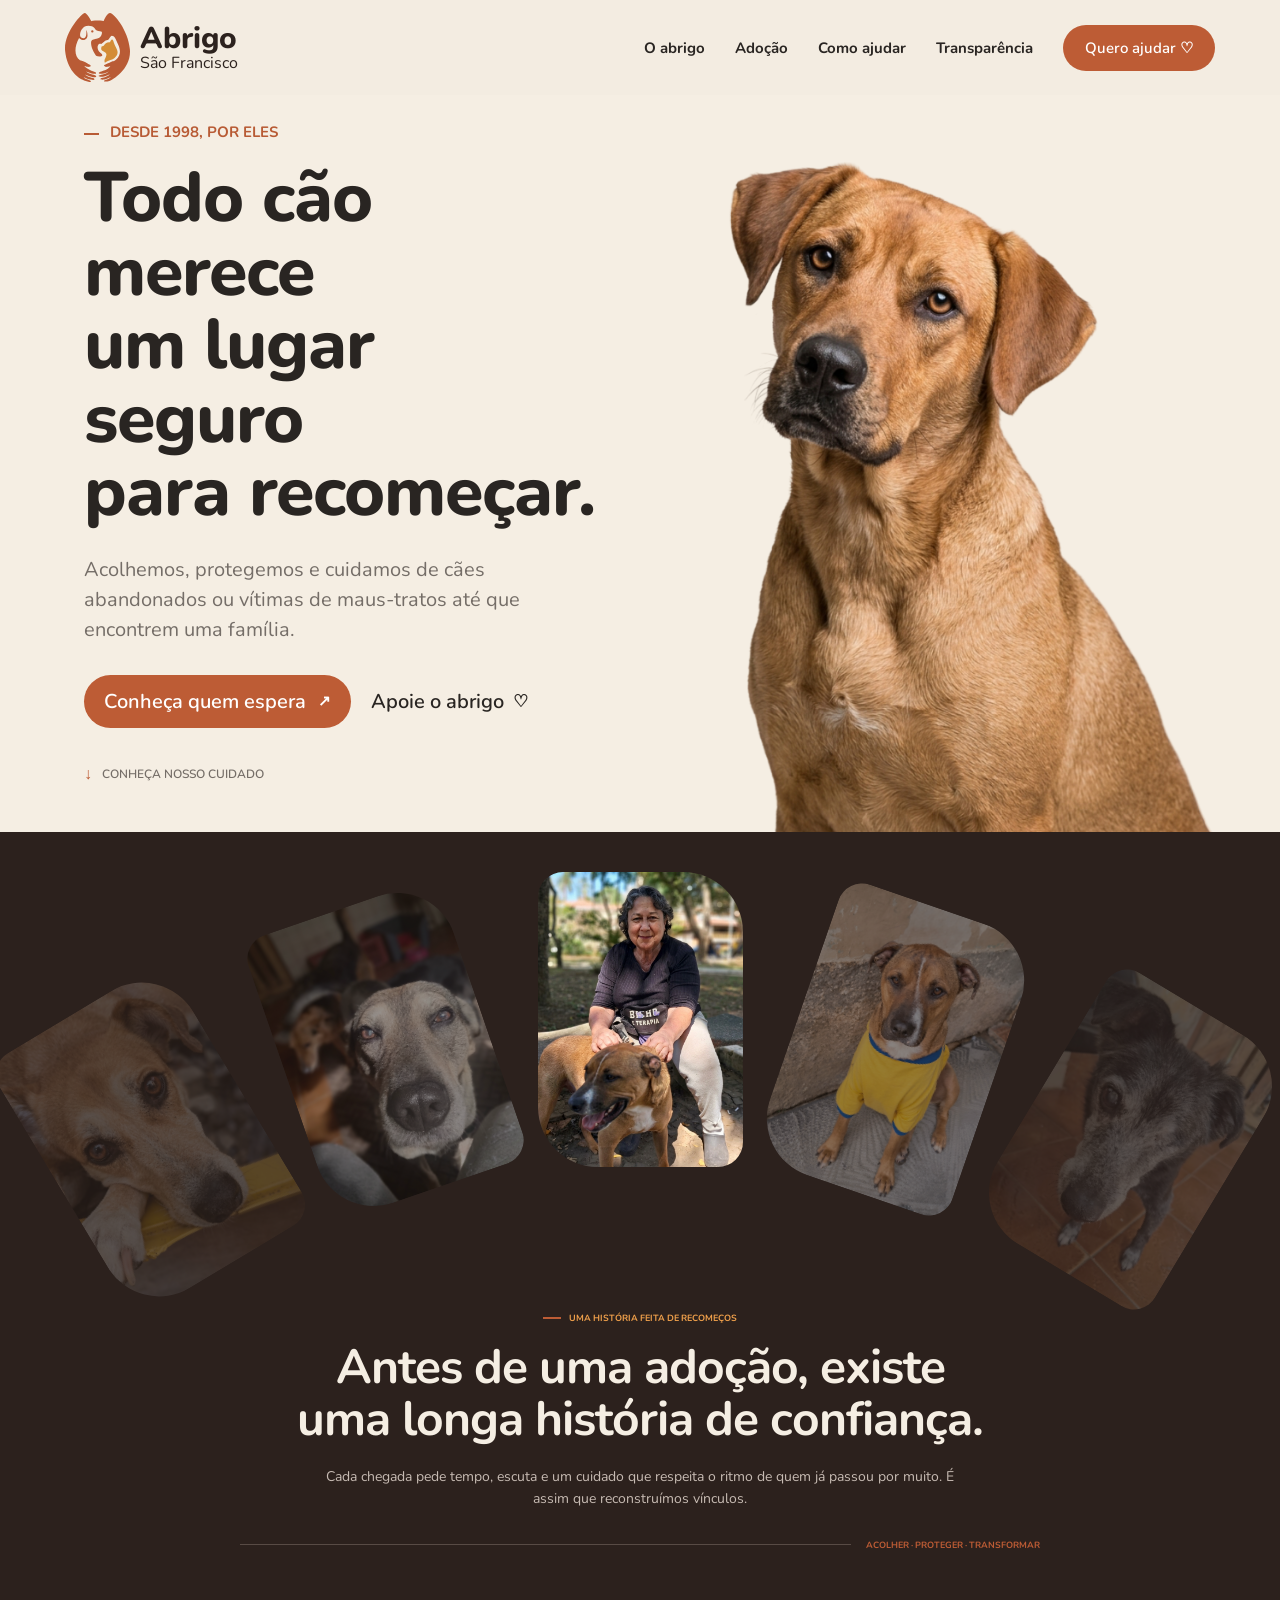
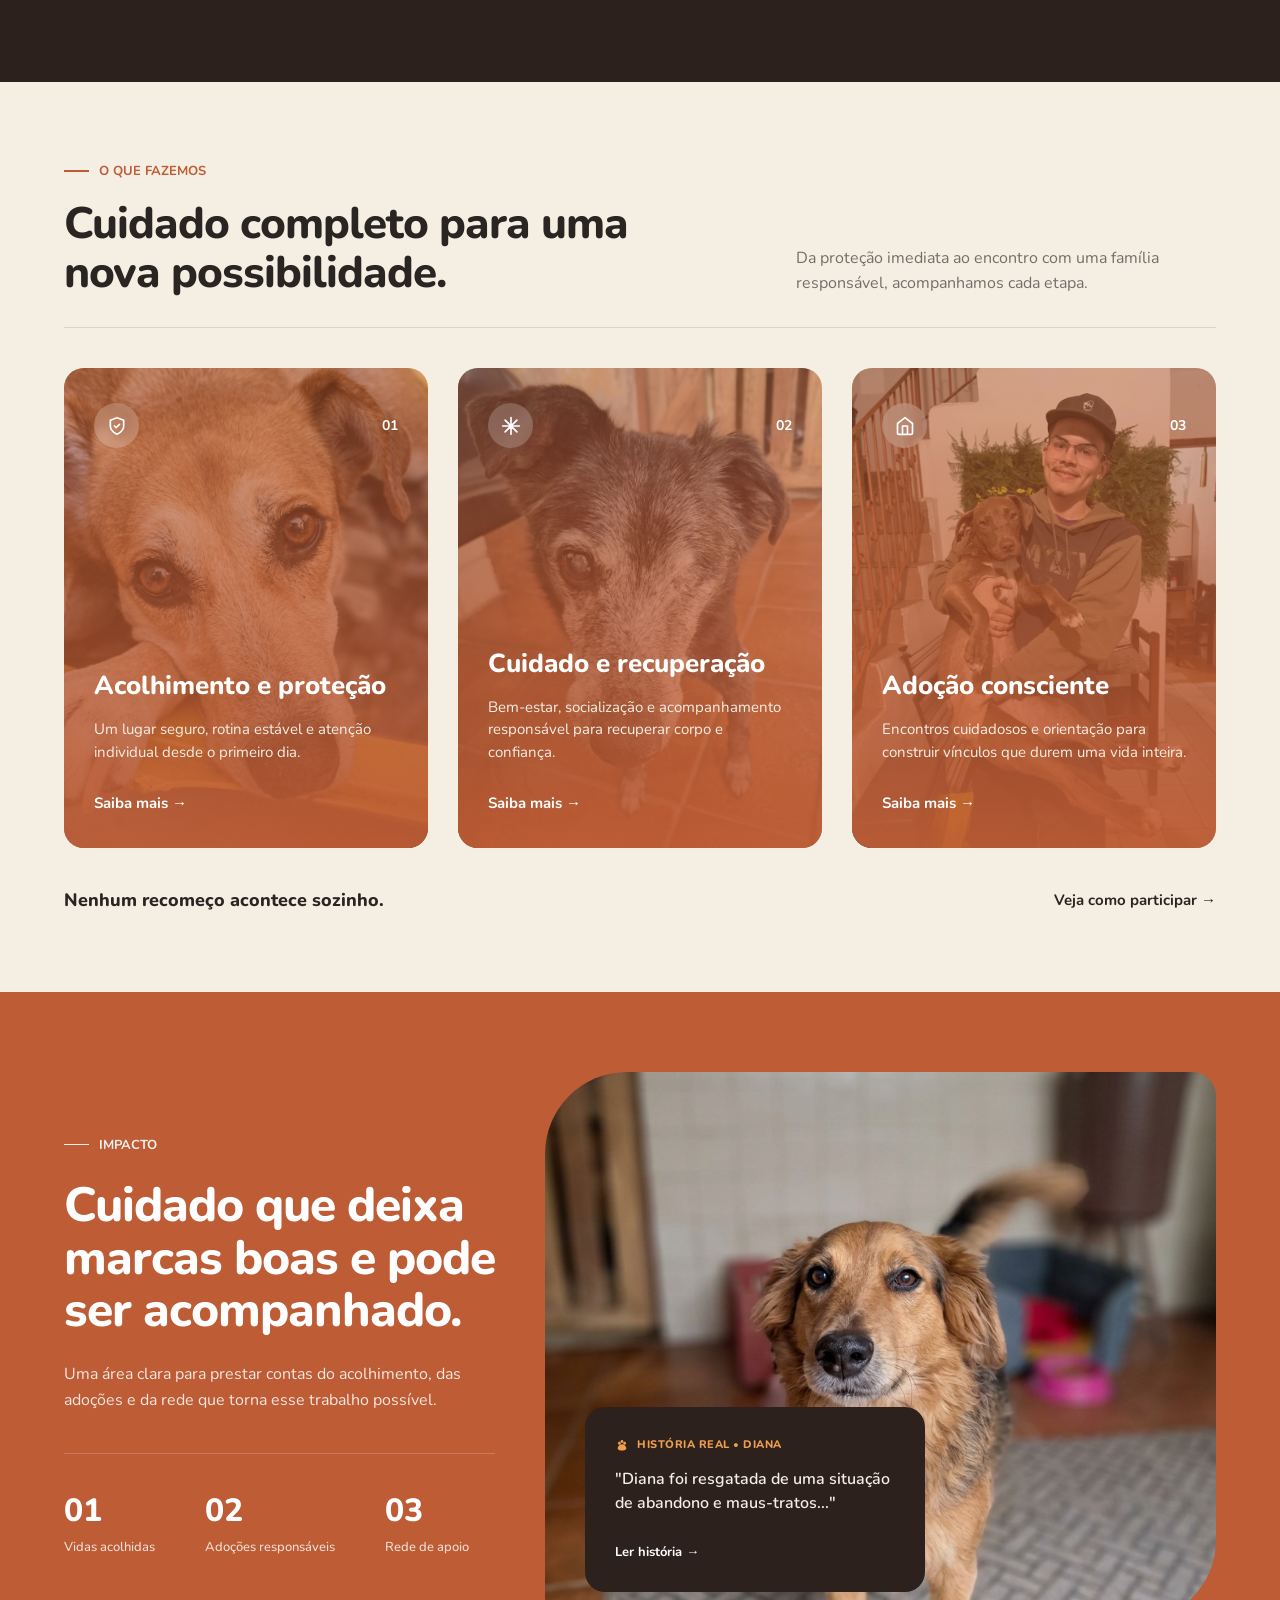
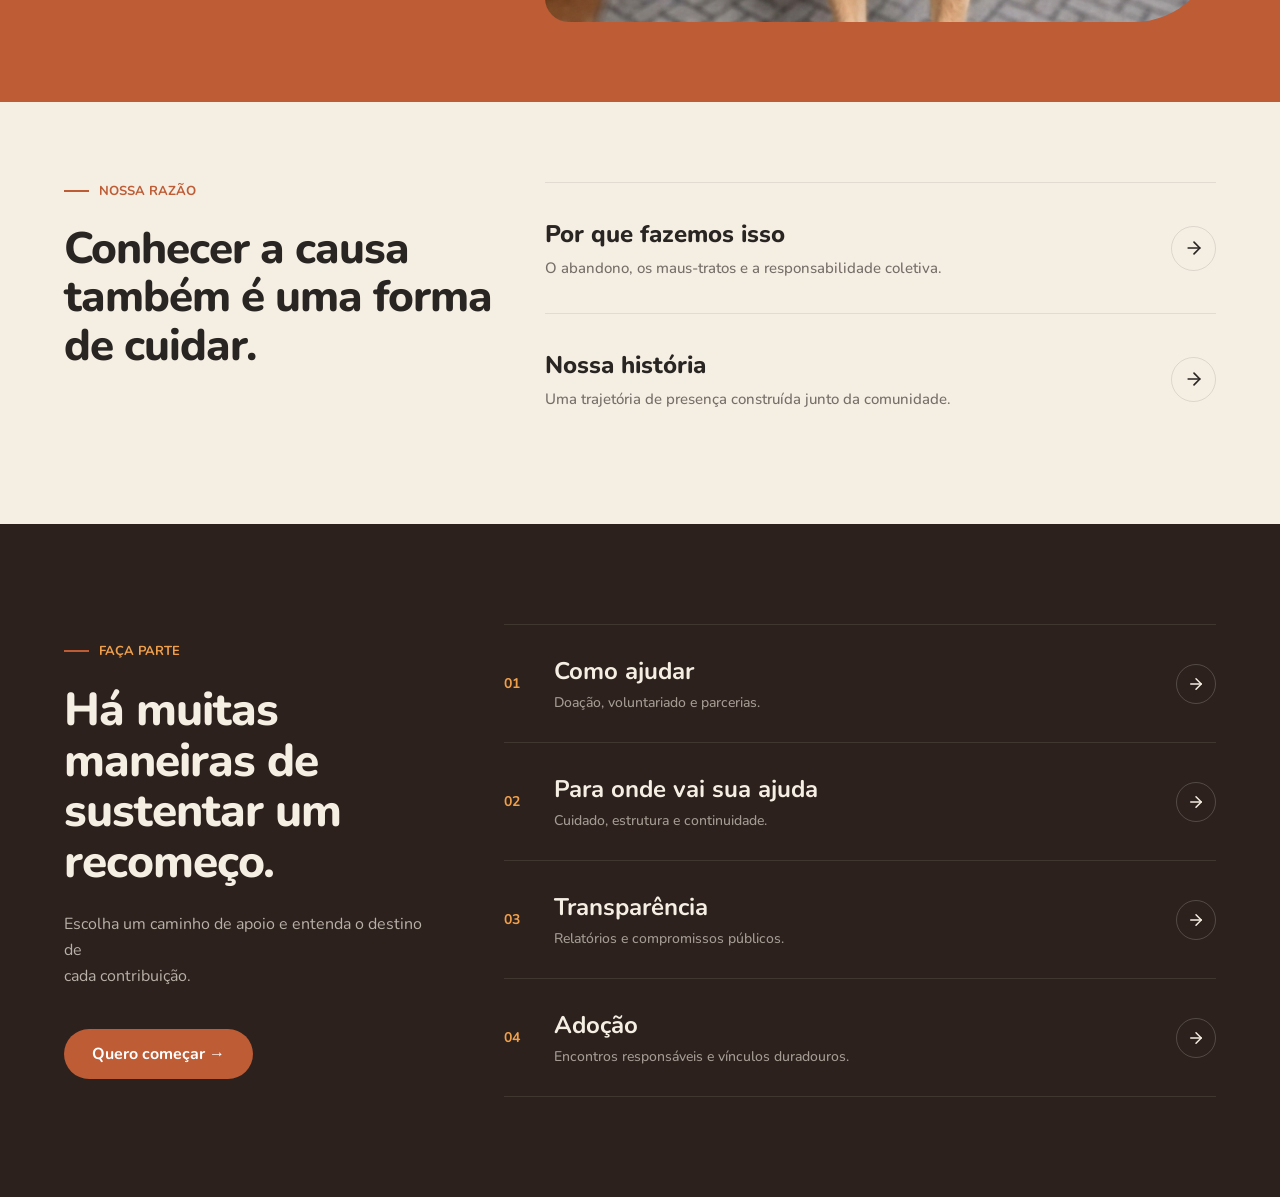
==== index.html @ 3c7449e5 "commit inicial projeto ong" ====
<!DOCTYPE html>
<html lang="pt-BR">

<head>
    <meta charset="UTF-8">
    <meta name="viewport" content="width=device-width, initial-scale=1.0">

    <link rel="stylesheet" href="style.css">

    <title>Abrigo São Francisco</title>

</head>

<body>

    <!-- NAVBAR -->

    <header class="nav-bar">

        <div class="logo-container">
            <img src="imagens/logotipo_abrogoSF.svg" class="logotipo" alt="Logo do Abrigo São Francisco">

            <p class="escritalogo">
                <strong>Abrigo</strong>
                <span>São Francisco</span>
            </p>
        </div>

        <nav class="navegacao">
            <ul class="abas-nav">
                <li><a href="#section-abrigo">O abrigo</a></li>
                <li><a href="#section-adocao">Adoção</a></li>
                <li><a href="#section-comoajudar">Como ajudar</a></li>
                <li><a href="#section-transparencia">Transparência</a></li>
                <li><a href="#section-ajudar" class="ajudar-button">Quero ajudar ♡</a></li>
            </ul>
        </nav>

    </header>

    <main>

        <!-- HERO -->

        <section class="secao-inicio" id="secao-inicio">

            <div class="cont-inicio">

                <p class="subtitulo-inicio">
                    <span></span>
                    DESDE 1998, POR ELES
                </p>

                <h1>
                    Todo cão merece<br>
                    um lugar seguro<br>
                    para recomeçar.
                </h1>

                <p class="desc-inicio">
                    Acolhemos, protegemos e cuidamos de cães
                    abandonados ou vítimas de maus-tratos até
                    que encontrem uma família.
                </p>

                <div class="botoes-inicio">

                    <a href="" class="quem-espera">
                        Conheça quem espera
                        <span>↗</span>
                    </a>

                    <a href="" class="apoie-abrigo">
                        Apoie o abrigo
                        <span>♡</span>
                    </a>

                </div>
                <a href="#secao-abrigo" class="explorar-cuidado">
                    <span>↓</span>
                    CONHEÇA NOSSO CUIDADO
                </a>
            </div>


            <div class="img-scooby">
                <img src="imagens/dog_hero.png" alt="Cachorro Scooby">
            </div>

        </section>

        <!-- SEÇÃO O ABRIGO -->
        <section class="secao-abrigo" id="secao-abrigo">

            <div class="fotos-abrigo">

                <img src="imagens/foto 1 secao apoio.jpeg" class="foto-abrigo foto-1" alt="Cachorro acolhido pelo abrigo">

                <img src="imagens/foto 2 secao apoio.jpeg" class="foto-abrigo foto-2" alt="Cachorro acolhido pelo abrigo">

                <img src="imagens/foto 3 secao apoio.jpeg" class="foto-abrigo foto-3" alt="Cachorro acolhido pelo abrigo">

                <img src="imagens/foto 4 secao apoio.jpeg" class="foto-abrigo foto-4" alt="Cachorro acolhido pelo abrigo">

                <img src="imagens/foto 5 secao apoio.jpeg" class="foto-abrigo foto-5" alt="Cachorro acolhido pelo abrigo">

            </div>

            <div class="conteudo-abrigo">

                <p class="subtitulo-abrigo">
                    <span></span>
                    UMA HISTÓRIA FEITA DE RECOMEÇOS
                </p>

                <h2>
                    Antes de uma adoção, existe<br>
                    uma longa história de confiança.
                </h2>

                <p class="desc-abrigo">
                    Cada chegada pede tempo, escuta e um cuidado que respeita
                    o ritmo de quem já passou por muito. É assim que
                    reconstruímos vínculos.
                </p>

                <div class="frase-abrigo">
                    <span></span>
                    <p>ACOLHER · PROTEGER · TRANSFORMAR</p>
                </div>

            </div>

        </section>

        <section class="secao-fazemos">
    
    <div class="header-fazemos">
        <div class="titulos-fazemos">
            <div class="subtitulo-fazemos">
                <span></span> O QUE FAZEMOS
            </div>
            <h2>Cuidado completo para uma nova possibilidade.</h2>
        </div>
        <div class="desc-fazemos">
            <p>Da proteção imediata ao encontro com uma família responsável, acompanhamos cada etapa.</p>
        </div>
    </div>

    <div class="grid-cards-fazemos">
        <!-- CARD 01 -->
        <div class="card-fazemos bg-card-1">
            <div class="conteudo-card">
                <div class="topo-card">
                    <div class="icone-card">
                        <svg width="20" height="20" viewBox="0 0 24 24" fill="none" stroke="#ffffff" stroke-width="2" stroke-linecap="round" stroke-linejoin="round"><path d="M12 22s8-4 8-10V5l-8-3-8 3v7c0 6 8 10 8 10z"/><path d="M9 12l2 2 4-4"/></svg>
                    </div>
                    <span class="numero-card">01</span>
                </div>
                <div class="base-card">
                    <h3>Acolhimento e proteção</h3>
                    <p>Um lugar seguro, rotina estável e atenção individual desde o primeiro dia.</p>
                    <a href="#" class="link-card">Saiba mais &rarr;</a>
                </div>
            </div>
        </div>

        <!-- CARD 02 -->
        <div class="card-fazemos bg-card-2">
            <div class="conteudo-card">
                <div class="topo-card">
                    <div class="icone-card">
                        <svg width="20" height="20" viewBox="0 0 24 24" fill="none" stroke="#ffffff" stroke-width="2" stroke-linecap="round" stroke-linejoin="round"><path d="M12 2v20M2 12h20M4.93 4.93l14.14 14.14M4.93 19.07l14.14-14.14"/></svg>
                    </div>
                    <span class="numero-card">02</span>
                </div>
                <div class="base-card">
                    <h3>Cuidado e recuperação</h3>
                    <p>Bem-estar, socialização e acompanhamento responsável para recuperar corpo e confiança.</p>
                    <a href="#" class="link-card">Saiba mais &rarr;</a>
                </div>
            </div>
        </div>

        <!-- CARD 03 -->
        <div class="card-fazemos bg-card-3">
            <div class="conteudo-card">
                <div class="topo-card">
                    <div class="icone-card">
                        <svg width="20" height="20" viewBox="0 0 24 24" fill="none" stroke="#ffffff" stroke-width="2" stroke-linecap="round" stroke-linejoin="round"><path d="M3 9l9-7 9 7v11a2 2 0 0 1-2 2H5a2 2 0 0 1-2-2z"/><polyline points="9 22 9 12 15 12 15 22"/></svg>
                    </div>
                    <span class="numero-card">03</span>
                </div>
                <div class="base-card">
                    <h3>Adoção consciente</h3>
                    <p>Encontros cuidadosos e orientação para construir vínculos que durem uma vida inteira.</p>
                    <a href="#" class="link-card">Saiba mais &rarr;</a>
                </div>
            </div>
        </div>
    </div>

    <div class="rodape-fazemos">
        <p>Nenhum recomeço acontece sozinho.</p>
        <a href="#" class="link-rodape-fazemos">Veja como participar &rarr;</a>
    </div>

</section>

<section class="secao-impacto">
    
    <!-- Lado Esquerdo - Textos e Status -->
    <div class="cont-impacto-esq">
        <div class="subtitulo-impacto">
            <span></span> IMPACTO
        </div>
        
        <h2>Cuidado que deixa marcas boas e pode ser acompanhado.</h2>
        
        <p>Uma área clara para prestar contas do acolhimento, das adoções e da rede que torna esse trabalho possível.</p>
        
        <div class="linha-divisoria-impacto"></div>
        
        <div class="stats-impacto">
            <div class="stat-item">
                <h3>01</h3>
                <p>Vidas acolhidas</p>
            </div>
            <div class="stat-item">
                <h3>02</h3>
                <p>Adoções responsáveis</p>
            </div>
            <div class="stat-item">
                <h3>03</h3>
                <p>Rede de apoio</p>
            </div>
        </div>
    </div>

    <!-- Lado Direito - Imagem e Card -->
    <div class="cont-impacto-dir">
        <!-- Substitua o URL pela imagem real da Diana -->
        <div class="imagem-impacto-bg" style="background-image: url('imagens/foto\ diana.jpeg');">
            
            <div class="card-historia">
                <div class="tag-historia">
                    <!-- Ícone de patinha -->
                    <svg width="14" height="14" viewBox="0 0 24 24" fill="currentColor"><path d="M12 8.5c-1.38 0-2.5-1.12-2.5-2.5S10.62 3.5 12 3.5s2.5 1.12 2.5 2.5S13.38 8.5 12 8.5zM7.5 11.5c-1.38 0-2.5-1.12-2.5-2.5S6.12 6.5 7.5 6.5s2.5 1.12 2.5 2.5S8.88 11.5 7.5 11.5zM16.5 11.5c-1.38 0-2.5-1.12-2.5-2.5S15.12 6.5 16.5 6.5s2.5 1.12 2.5 2.5S17.88 11.5 16.5 11.5zM12 10.5c-3.5 0-6.5 2.5-7.5 6.5 0 2.5 2.5 4.5 5 4.5h5c2.5 0 5-2 5-4.5-1-4-4-6.5-7.5-6.5z"/></svg>
                    HISTÓRIA REAL &bull; DIANA
                </div>
                <p>"Diana foi resgatada de uma situação de abandono e maus-tratos..."</p>
                <a href="#" class="link-historia">Ler história &rarr;</a>
            </div>
            
        </div>
    </div>

</section>

<section class="secao-razao">
    
    <!-- Lado Esquerdo - Título -->
    <div class="cont-razao-esq">
        <div class="subtitulo-razao">
            <span></span> NOSSA RAZÃO
        </div>
        
        <h2>Conhecer a causa <br>também é uma forma <br> de cuidar.</h2>
    </div>

    <!-- Lado Direito - Links em Lista -->
    <div class="cont-razao-dir">
        
        <!-- Item 1 -->
        <a href="#" class="item-razao">
            <div class="textos-item-razao">
                <h3>Por que fazemos isso</h3>
                <p>O abandono, os maus-tratos e a responsabilidade coletiva.</p>
            </div>
            <div class="icone-seta-razao">
                <svg width="20" height="20" viewBox="0 0 24 24" fill="none" stroke="currentColor" stroke-width="2" stroke-linecap="round" stroke-linejoin="round"><line x1="5" y1="12" x2="19" y2="12"></line><polyline points="12 5 19 12 12 19"></polyline></svg>
            </div>
        </a>

        <!-- Item 2 -->
        <a href="#" class="item-razao">
            <div class="textos-item-razao">
                <h3>Nossa história</h3>
                <p>Uma trajetória de presença construída junto da comunidade.</p>
            </div>
            <div class="icone-seta-razao">
                <svg width="20" height="20" viewBox="0 0 24 24" fill="none" stroke="currentColor" stroke-width="2" stroke-linecap="round" stroke-linejoin="round"><line x1="5" y1="12" x2="19" y2="12"></line><polyline points="12 5 19 12 12 19"></polyline></svg>
            </div>
        </a>
        
    </div>

</section>

<section class="secao-faca-parte">
    
    <!-- Lado Esquerdo - Textos e Botão -->
    <div class="cont-parte-esq">
        <div class="subtitulo-parte">
            <span></span> FAÇA PARTE
        </div>
        
        <h2>Há muitas <br>maneiras de <br>sustentar um <br>recomeço.</h2>
        
        <p>Escolha um caminho de apoio e entenda o destino de <br>cada contribuição.</p>
        
        <a href="#" class="btn-comecar">Quero começar &rarr;</a>
    </div>

    <!-- Lado Direito - Lista de Opções -->
    <div class="cont-parte-dir">
        
        <!-- Item 01 -->
        <a href="#" class="item-parte">
            <span class="num-parte">01</span>
            <div class="textos-item-parte">
                <h3>Como ajudar</h3>
                <p>Doação, voluntariado e parcerias.</p>
            </div>
            <div class="icone-seta-parte">
                <svg width="18" height="18" viewBox="0 0 24 24" fill="none" stroke="currentColor" stroke-width="2" stroke-linecap="round" stroke-linejoin="round"><line x1="5" y1="12" x2="19" y2="12"></line><polyline points="12 5 19 12 12 19"></polyline></svg>
            </div>
        </a>

        <!-- Item 02 -->
        <a href="#" class="item-parte">
            <span class="num-parte">02</span>
            <div class="textos-item-parte">
                <h3>Para onde vai sua ajuda</h3>
                <p>Cuidado, estrutura e continuidade.</p>
            </div>
            <div class="icone-seta-parte">
                <svg width="18" height="18" viewBox="0 0 24 24" fill="none" stroke="currentColor" stroke-width="2" stroke-linecap="round" stroke-linejoin="round"><line x1="5" y1="12" x2="19" y2="12"></line><polyline points="12 5 19 12 12 19"></polyline></svg>
            </div>
        </a>

        <!-- Item 03 -->
        <a href="#" class="item-parte">
            <span class="num-parte">03</span>
            <div class="textos-item-parte">
                <h3>Transparência</h3>
                <p>Relatórios e compromissos públicos.</p>
            </div>
            <div class="icone-seta-parte">
                <svg width="18" height="18" viewBox="0 0 24 24" fill="none" stroke="currentColor" stroke-width="2" stroke-linecap="round" stroke-linejoin="round"><line x1="5" y1="12" x2="19" y2="12"></line><polyline points="12 5 19 12 12 19"></polyline></svg>
            </div>
        </a>

        <!-- Item 04 -->
        <a href="#" class="item-parte ult">
            <span class="num-parte">04</span>
            <div class="textos-item-parte">
                <h3>Adoção</h3>
                <p>Encontros responsáveis e vínculos duradouros.</p>
            </div>
            <div class="icone-seta-parte">
                <svg width="18" height="18" viewBox="0 0 24 24" fill="none" stroke="currentColor" stroke-width="2" stroke-linecap="round" stroke-linejoin="round"><line x1="5" y1="12" x2="19" y2="12"></line><polyline points="12 5 19 12 12 19"></polyline></svg>
            </div>
        </a>
        
    </div>

</section>

</main>
</body>

</html>
---- style.css ----
/* =========================
   PADRONIZANDO
========================= */

@import url('https://fonts.googleapis.com/css2?family=Nunito:wght@400;500;600;700;800&display=swap');

* {
    margin: 0;
    padding: 0;
    box-sizing: border-box;
}

html {
    scroll-behavior: smooth;
}

body {
    margin: 0;
    padding: 0;

    background-color: #ffffff;

    font-family: 'Nunito', sans-serif;
}


/* =========================
   NAVBAR
========================= */

.nav-bar {
    width: 100%;
    height: 95px;

    padding: 0 65px;

    background-color: #F3ECE1;

    display: flex;
    align-items: center;

    position: fixed;
    top: 0;
    left: 0;

    z-index: 1000;
}


/* =========================
   LOGO E TEXTOS
========================= */

.logo-container {
    display: flex;
    align-items: center;

    gap: 10px;
}

.logotipo {
    width: 65px;
    height: auto;

    display: block;
}

.escritalogo {
    display: flex;
    flex-direction: column;

    margin: 0;

    color: #2C221E;

    font-family: 'Nunito', sans-serif;

    line-height: 1.1;
}

.escritalogo strong {
    font-size: 30px;
    font-weight: 800;
}

.escritalogo span {
    font-size: 16px;
    font-weight: 400;
}


/* =========================
   ÁREAS DE NAVEGAÇÃO
========================= */

.navegacao {
    display: flex;
    align-items: center;

    margin-left: auto;
}

.abas-nav {
    list-style: none;

    display: flex;
    align-items: center;

    gap: 30px;
}

.abas-nav li {
    display: flex;
    align-items: center;
}


/* =========================
   LINKS
========================= */

.abas-nav a {
    color: #292522;

    text-decoration: none;

    font-size: 15px;
    font-weight: 700;

    white-space: nowrap;

    transition: color 0.3s ease;
}

.abas-nav a:hover {
    color: #bd5c35;
}


/* =========================
   BOTÃO "QUERO AJUDAR"
========================= */

.ajudar-button {
    background-color: #bd5c35;

    color: #ffffff !important;

    padding: 13px 22px;

    border-radius: 30px;

    font-size: 15px !important;
    font-weight: 600 !important;

    transition:
        background-color 0.3s ease,
        transform 0.3s ease;
}

.ajudar-button:hover {
    background-color: #a94f2c;

    transform: translateY(-2px);
}


/* =========================
   CONTEÚDO DA PÁGINA
========================= */

main {
    padding-top: 95px;
}








/* =========================
   SEÇÃO 1
========================= */

.secao-inicio {
    height: auto;
    min-height: 0;
    padding: 60px 5% 0;
    background-color: #f5eee3;
    display: flex;
    align-items: flex-end;
    justify-content: space-between;
    overflow: hidden;
}

/* =========================
   CONTEÚDO
========================= */

.cont-inicio {
    width: 48%;
    padding-left: 20px;
    align-self: center;
    transform: translateY(-40px);
}

/* =========================
   SUBTÍTULO
========================= */

.subtitulo-inicio {
    margin-bottom: 20px;
    color: #B85B35;
    font-size: 15px;
    font-weight: 700;
}

.subtitulo-inicio span {
    display: inline-block;
    width: 15px;
    height: 2px;
    margin-right: 7px;
    background-color: #B85B35;
    vertical-align: middle;
}

/* =========================
   TÍTULO
========================= */

.cont-inicio h1 {
    margin-bottom: 25px;
    color: #292522;
    font-size: 70px;
    font-weight: 800;
    line-height: 1.05;
    letter-spacing: -1px;
}

/* =========================
   DESCRIÇÃO
========================= */

.desc-inicio {
    max-width: 450px;
    margin-bottom: 30px;
    color: #756e68;
    font-size: 20px;
    line-height: 1.5;
}

/* =========================
   BOTÕES
========================= */

.botoes-inicio {
    display: flex;
    align-items: center;
    gap: 20px;
}

/* Botão "Conheça quem espera" */

.quem-espera {
    display: flex;
    align-items: center;
    gap: 12px;
    padding: 13px 20px;
    background-color: #bd5c35;
    color: #ffffff;
    border-radius: 30px;
    text-decoration: none;
    font-size: 20px;
    font-weight: 600;
    transition: 0.3s ease;
}

.quem-espera span {
    font-size: 15px;
}

.quem-espera:hover {
    background-color: #a94f2c;
    transform: translateY(-2px);
}

/* Link "Apoie o abrigo" */

.apoie-abrigo {
    display: flex;
    align-items: center;
    gap: 9px;
    color: #292522;
    text-decoration: none;
    font-size: 20px;
    font-weight: 600;
    transition: color 0.3s ease;
}

.apoie-abrigo span {
    font-size: 17px;
}

.apoie-abrigo:hover {
    color: #bd5c35;
}

/* =========================
   LINK DE CUIDADO
========================= */

.explorar-cuidado {
    display: inline-flex;
    align-items: center;
    gap: 10px;
    margin-top: 35px;
    color: #756e68;
    text-decoration: none;
    font-size: 12px;
    font-weight: 600;
}

.explorar-cuidado span {
    color: #bd5c35;
    font-size: 16px;
}


/* =========================
   IMAGEM DO SCOOBY
========================= */

.img-scooby {
    position: relative;
    width: 55%;
    height: auto;
    display: flex;
    align-items: flex-end;
    justify-content: center;
    align-self: flex-end;
}

.img-scooby > img {
    width: 100%;
    max-width: 700px;
    height: auto;
    display: block;
}

/* =========================
   SEÇÃO O ABRIGO
========================= */

.secao-abrigo {
    min-height: 850px;
    padding: 0 0 80px;
    background-color: #2c211d;
    color: #f5eee3;
    overflow: hidden;
}


/* =========================
   FOTOS - ARCO
========================= */

.fotos-abrigo {
    width: 100%;
    height: 480px;
    display: flex;
    justify-content: center;
    align-items: flex-start;
    gap: 30px;
    overflow: hidden;
}

.foto-abrigo {
    width: 205px;
    height: 295px;
    object-fit: cover;
    border-radius: 25px 60px 25px 60px;
    display: block;
    flex-shrink: 0;
}


/* FOTO 1 */
.foto-1 {
    margin-top: 160px;
    transform: rotate(-31deg);
    opacity: 0.25;
}

/* FOTO 2 */
.foto-2 {
    margin-top: 70px;
    transform: rotate(-19deg);
    opacity: 0.50;
    margin-right: 20px;
}

/* FOTO 3 - CENTRO */
.foto-3 {
    margin-top: 40px;
    transform: rotate(0deg);
    opacity: 1;
}

/* FOTO 4 */
.foto-4 {
    margin-top: 70px;
    transform: rotate(19deg);
    opacity: 0.50;
    margin-left: 20px;
}

/* FOTO 5 */
.foto-5 {
    margin-top: 160px;
    transform: rotate(31deg);
    opacity: 0.25;
}


/* =========================
   CONTEÚDO
========================= */

.conteudo-abrigo {
    width: 100%;
    max-width: 850px;
    margin: 0 auto;
    padding: 0 25px;
    text-align: center;
}


/* =========================
   SUBTÍTULO
========================= */

.subtitulo-abrigo {
    display: flex;
    align-items: center;
    justify-content: center;
    gap: 8px;
    margin-bottom: 18px;
    color: #f0a04b;
    font-size: 9px;
    font-weight: 700;
}

.subtitulo-abrigo span {
    width: 18px;
    height: 2px;
    background-color: #bd5c35;
    display: block;
}


/* =========================
   TÍTULO
========================= */

.conteudo-abrigo h2 {
    margin-bottom: 20px;
    color: #f5eee3;
    font-size: 48px;
    font-weight: 700;
    line-height: 1.08;
    letter-spacing: -1px;
}


/* =========================
   DESCRIÇÃO
========================= */

.desc-abrigo {
    max-width: 650px;
    margin: 0 auto;
    color: #c7bbb3;
    font-size: 14px;
    line-height: 1.6;
}


/* =========================
   FRASE FINAL
========================= */

.frase-abrigo {
    width: 100%;
    margin-top: 28px;
    display: flex;
    align-items: center;
    gap: 15px;
}

.frase-abrigo span {
    height: 1px;
    flex: 1;
    background-color: #584b45;
}

.frase-abrigo p {
    margin: 0;
    color: #bd5c35;
    font-size: 9px;
    font-weight: 700;
    white-space: nowrap;
}

/* =========================
   SEÇÃO O QUE FAZEMOS
========================= */

.secao-fazemos {
    width: 100%;
    padding: 80px 5%;

    background-color: #f5eee3;

    display: flex;
    flex-direction: column;
}


/* =========================
   CABEÇALHO DA SEÇÃO
========================= */

.header-fazemos {
    display: flex;
    justify-content: space-between;
    align-items: flex-end;

    padding-bottom: 30px;
    margin-bottom: 40px;

    border-bottom: 1px solid #dcd3c6;
}

.titulos-fazemos {
    width: 50%;
}

.subtitulo-fazemos {
    display: flex;
    align-items: center;

    gap: 10px;
    margin-bottom: 20px;

    color: #bd5c35;

    font-size: 13px;
    font-weight: 700;
}

.subtitulo-fazemos span {
    width: 25px;
    height: 2px;

    background-color: #bd5c35;
}

.titulos-fazemos h2 {
    color: #292522;

    font-size: 44px;
    font-weight: 800;
    line-height: 1.1;
    letter-spacing: -1px;
}

.desc-fazemos {
    width: 40%;
    max-width: 420px;

    color: #756e68;

    font-size: 16px;
    line-height: 1.6;
}


/* =========================
   CARDS - GRID E FUNDO
========================= */

.grid-cards-fazemos {
    display: grid;
    grid-template-columns: repeat(3, 1fr);
    gap: 30px;

    margin-bottom: 40px;
}

.card-fazemos {
    position: relative;

    height: 480px;

    border-radius: 20px;

    overflow: hidden;

    background-size: cover;
    background-position: center;

    display: flex;
    flex-direction: column;
    justify-content: space-between;

    padding: 35px 30px;
}

/* Máscara gradiente laranja por cima da imagem */
.card-fazemos::before {
    content: "";

    position: absolute;
    top: 0;
    left: 0;

    width: 100%;
    height: 100%;

    background: linear-gradient(180deg, rgba(189, 92, 53, 0.45) 0%, rgba(189, 92, 53, 0.95) 100%);

    z-index: 1;
}

/* Imagens (coloque o caminho das suas imagens aqui) */
.bg-card-1 { background-image: url('imagens/foto 1 secao apoio.jpeg'); }
.bg-card-2 { background-image: url('imagens/foto 5 secao apoio.jpeg'); }
.bg-card-3 { background-image: url('imagens/foto homem segurando cachorro.jpeg'); }


/* =========================
   CARDS - CONTEÚDO E TEXTOS
========================= */

.conteudo-card {
    position: relative;
    z-index: 2;

    height: 100%;

    display: flex;
    flex-direction: column;
    justify-content: space-between;

    color: #ffffff;
}

.topo-card {
    display: flex;
    justify-content: space-between;
    align-items: center;
}

.icone-card {
    width: 45px;
    height: 45px;

    border-radius: 50%;

    background-color: rgba(255, 255, 255, 0.2);
    backdrop-filter: blur(5px);

    display: flex;
    align-items: center;
    justify-content: center;
}

.numero-card {
    font-size: 14px;
    font-weight: 700;
}

.base-card h3 {
    margin-bottom: 15px;

    font-size: 26px;
    font-weight: 800;
}

.base-card p {
    margin-bottom: 30px;

    color: #f5eee3;

    font-size: 15px;
    line-height: 1.5;
}

.link-card {
    display: flex;
    align-items: center;

    gap: 8px;

    color: #ffffff;
    text-decoration: none;

    font-size: 15px;
    font-weight: 700;

    transition: transform 0.3s ease;
}

.link-card:hover {
    transform: translateX(5px);
}


/* =========================
   RODAPÉ DA SEÇÃO
========================= */

.rodape-fazemos {
    display: flex;
    justify-content: space-between;
    align-items: center;
}

.rodape-fazemos p {
    color: #292522;

    font-size: 18px;
    font-weight: 800;
}

.link-rodape-fazemos {
    display: flex;
    align-items: center;

    gap: 8px;

    color: #292522;
    text-decoration: none;

    font-size: 15px;
    font-weight: 700;

    transition: color 0.3s ease;
}

.link-rodape-fazemos:hover {
    color: #bd5c35;
}

/* =========================
   SEÇÃO IMPACTO
========================= */

.secao-impacto {
    width: 100%;
    padding: 80px 5%;

    background-color: #bd5c35;

    display: flex;
    justify-content: space-between;
    align-items: center;
    gap: 50px;
}


/* =========================
   LADO ESQUERDO - TEXTOS
========================= */

.cont-impacto-esq {
    width: 45%;

    color: #ffffff;
}

.subtitulo-impacto {
    display: flex;
    align-items: center;

    gap: 10px;
    margin-bottom: 25px;

    color: rgba(255, 255, 255, 0.9);

    font-size: 13px;
    font-weight: 700;
    text-transform: uppercase;
}

.subtitulo-impacto span {
    width: 25px;
    height: 1px;

    background-color: rgba(255, 255, 255, 0.9);
}

.cont-impacto-esq h2 {
    margin-bottom: 25px;

    font-size: 48px;
    font-weight: 800;
    line-height: 1.1;
    letter-spacing: -1px;
}

.cont-impacto-esq p {
    max-width: 450px;
    margin-bottom: 40px;

    color: rgba(255, 255, 255, 0.85);

    font-size: 16px;
    line-height: 1.6;
}

.linha-divisoria-impacto {
    width: 100%;
    max-width: 450px;
    height: 1px;

    margin-bottom: 35px;

    background-color: rgba(255, 255, 255, 0.2);
}


/* =========================
   ESTATÍSTICAS (01, 02, 03)
========================= */

.stats-impacto {
    display: flex;
    gap: 50px;
}

.stat-item h3 {
    margin-bottom: 5px;

    font-size: 32px;
    font-weight: 800;
}

.stat-item p {
    margin: 0;

    color: rgba(255, 255, 255, 0.8);

    font-size: 13px;
    font-weight: 500;
}


/* =========================
   LADO DIREITO - IMAGEM E CARD
========================= */

.cont-impacto-dir {
    width: 70%;
}

.imagem-impacto-bg {
    position: relative;

    width: 100%;
    height: 550px;

    border-radius: 82px 24px;

    background-size: cover;
    background-position: center;
    background-repeat: no-repeat;
}

.card-historia {
    position: absolute;
    bottom: 30px;
    left: 40px; 

    width: 340px;
    padding: 30px;

    background-color: #2c211d;
    border-radius: 20px;

    color: #f5eee3;
}

.tag-historia {
    display: flex;
    align-items: center;

    gap: 8px;
    margin-bottom: 15px;

    color: #f0a04b;

    font-size: 11px;
    font-weight: 800;
    letter-spacing: 0.5px;
}

.card-historia p {
    margin-bottom: 25px;

    font-size: 16px;
    font-weight: 600;
    line-height: 1.5;
}

.link-historia {
    color: #ffffff;
    text-decoration: none;

    font-size: 13px;
    font-weight: 700;

    transition: color 0.3s ease;
}

.link-historia:hover {
    color: #f0a04b;
}


/* =========================
   RESPONSIVIDADE BÁSICA
========================= */

@media (max-width: 1024px) {
    .card-historia {
        left: 20px;
        width: calc(100% - 40px);
    }
}

/* =========================
   SECÇÃO NOSSA RAZÃO
========================= */

.secao-razao {
    width: 100%;
    padding: 80px 5%;

    background-color: #f5eee3;

    display: flex;
    justify-content: space-between;
    align-items: flex-start;
    gap: 50px;
}


/* =========================
   LADO ESQUERDO - TEXTOS
========================= */

.cont-razao-esq {
    width: 45%;
}

.subtitulo-razao {
    display: flex;
    align-items: center;

    gap: 10px;
    margin-bottom: 25px;

    color: #bd5c35;

    font-size: 13px;
    font-weight: 700;
    text-transform: uppercase;
}

.subtitulo-razao span {
    width: 25px;
    height: 2px;

    background-color: #bd5c35;
}

.cont-razao-esq h2 {
    color: #292522;

    font-size: 44px;
    font-weight: 800;
    line-height: 1.1;
    letter-spacing: -1px;
}


/* =========================
   LADO DIREITO - LISTA DE LINKS
========================= */

.cont-razao-dir {
    width: 70%;
    
    display: flex;
    flex-direction: column;
}

.item-razao {
    display: flex;
    justify-content: space-between;
    align-items: center;

    padding: 35px 0;

    border-top: 1px solid rgba(0, 0, 0, 0.08);

    color: inherit;
    text-decoration: none;
    
    transition: opacity 0.3s ease;
}

.item-razao:hover {
    opacity: 0.8;
}

.textos-item-razao h3 {
    margin-bottom: 8px;

    color: #292522;

    font-size: 24px;
    font-weight: 800;
}

.textos-item-razao p {
    color: #756e68;

    font-size: 15px;
    font-weight: 500;
}

.icone-seta-razao {
    width: 45px;
    height: 45px;

    border-radius: 50%;
    border: 1px solid rgba(0, 0, 0, 0.1);

    display: flex;
    align-items: center;
    justify-content: center;

    color: #292522;

    transition: all 0.3s ease;
}

/* Efeito ao passar o rato (hover) para dar destaque à seta */
.item-razao:hover .icone-seta-razao {
    background-color: #bd5c35;
    border-color: #bd5c35;
    color: #ffffff;
}

/* =========================
   RESPONSIVIDADE BÁSICA
========================= */

@media (max-width: 900px) {
    .secao-razao {
        flex-direction: column;
        gap: 40px;
    }

    .cont-razao-esq, 
    .cont-razao-dir {
        width: 100%;
    }
}

/* =========================
   SECÇÃO FAÇA PARTE
========================= */

.secao-faca-parte {
    width: 100%;
    padding: 100px 5%;

    background-color: #2c211d;

    display: flex;
    justify-content: space-between;
    align-items: center;
    gap: 60px;
}


/* =========================
   LADO ESQUERDO - TEXTOS E BOTÃO
========================= */

.cont-parte-esq {
    width: 40%;
}

.subtitulo-parte {
    display: flex;
    align-items: center;

    gap: 10px;
    margin-bottom: 25px;

    color: #f0a04b;

    font-size: 13px;
    font-weight: 700;
    text-transform: uppercase;
}

.subtitulo-parte span {
    width: 25px;
    height: 2px;

    background-color: #bd5c35;
}

.cont-parte-esq h2 {
    margin-bottom: 25px;

    color: #f5eee3;

    font-size: 46px;
    font-weight: 800;
    line-height: 1.1;
    letter-spacing: -1px;
}

.cont-parte-esq p {
    margin-bottom: 40px;

    color: rgba(245, 238, 227, 0.7); /* Tom creme com transparência */

    font-size: 16px;
    line-height: 1.6;
}

.btn-comecar {
    display: inline-flex;
    align-items: center;
    gap: 10px;

    padding: 14px 28px;

    background-color: #bd5c35;
    color: #ffffff;
    
    border-radius: 30px;

    text-decoration: none;
    font-size: 16px;
    font-weight: 700;

    transition: background-color 0.3s ease, transform 0.3s ease;
}

.btn-comecar:hover {
    background-color: #a94f2c;
    transform: translateY(-2px);
}


/* =========================
   LADO DIREITO - LISTA (01 a 04)
========================= */

.cont-parte-dir {
    width: 75%;
    
    display: flex;
    flex-direction: column;
}

.item-parte {
    display: flex;
    align-items: center;

    padding: 30px 0;

    border-top: 1px solid rgba(245, 238, 227, 0.1);

    color: inherit;
    text-decoration: none;
    
    transition: background-color 0.3s ease;
}

/* Adiciona a linha de baixo apenas ao último item */
.item-parte.ult {
    border-bottom: 1px solid rgba(245, 238, 227, 0.1);
}

.item-parte:hover {
    background-color: rgba(255, 255, 255, 0.02);
}

.num-parte {
    width: 50px;

    color: #f0a04b;

    font-size: 14px;
    font-weight: 700;
}

.textos-item-parte {
    flex: 1;
}

.textos-item-parte h3 {
    margin-bottom: 6px;

    color: #f5eee3;

    font-size: 24px;
    font-weight: 700;
}

.textos-item-parte p {
    color: rgba(245, 238, 227, 0.6);

    font-size: 14px;
    font-weight: 500;
}

.icone-seta-parte {
    width: 40px;
    height: 40px;

    border-radius: 50%;
    border: 1px solid rgba(245, 238, 227, 0.2);

    display: flex;
    align-items: center;
    justify-content: center;

    color: #f5eee3;

    transition: all 0.3s ease;
}

/* Efeito no ícone ao passar o rato (hover) na linha */
.item-parte:hover .icone-seta-parte {
    background-color: #bd5c35;
    border-color: #bd5c35;
    color: #ffffff;
}

/* =========================
   RESPONSIVIDADE BÁSICA
========================= */

@media (max-width: 950px) {
    .secao-faca-parte {
        flex-direction: column;
        align-items: flex-start;
        gap: 50px;
        padding: 60px 5%;
    }

    .cont-parte-esq, 
    .cont-parte-dir {
        width: 100%;
    }
}
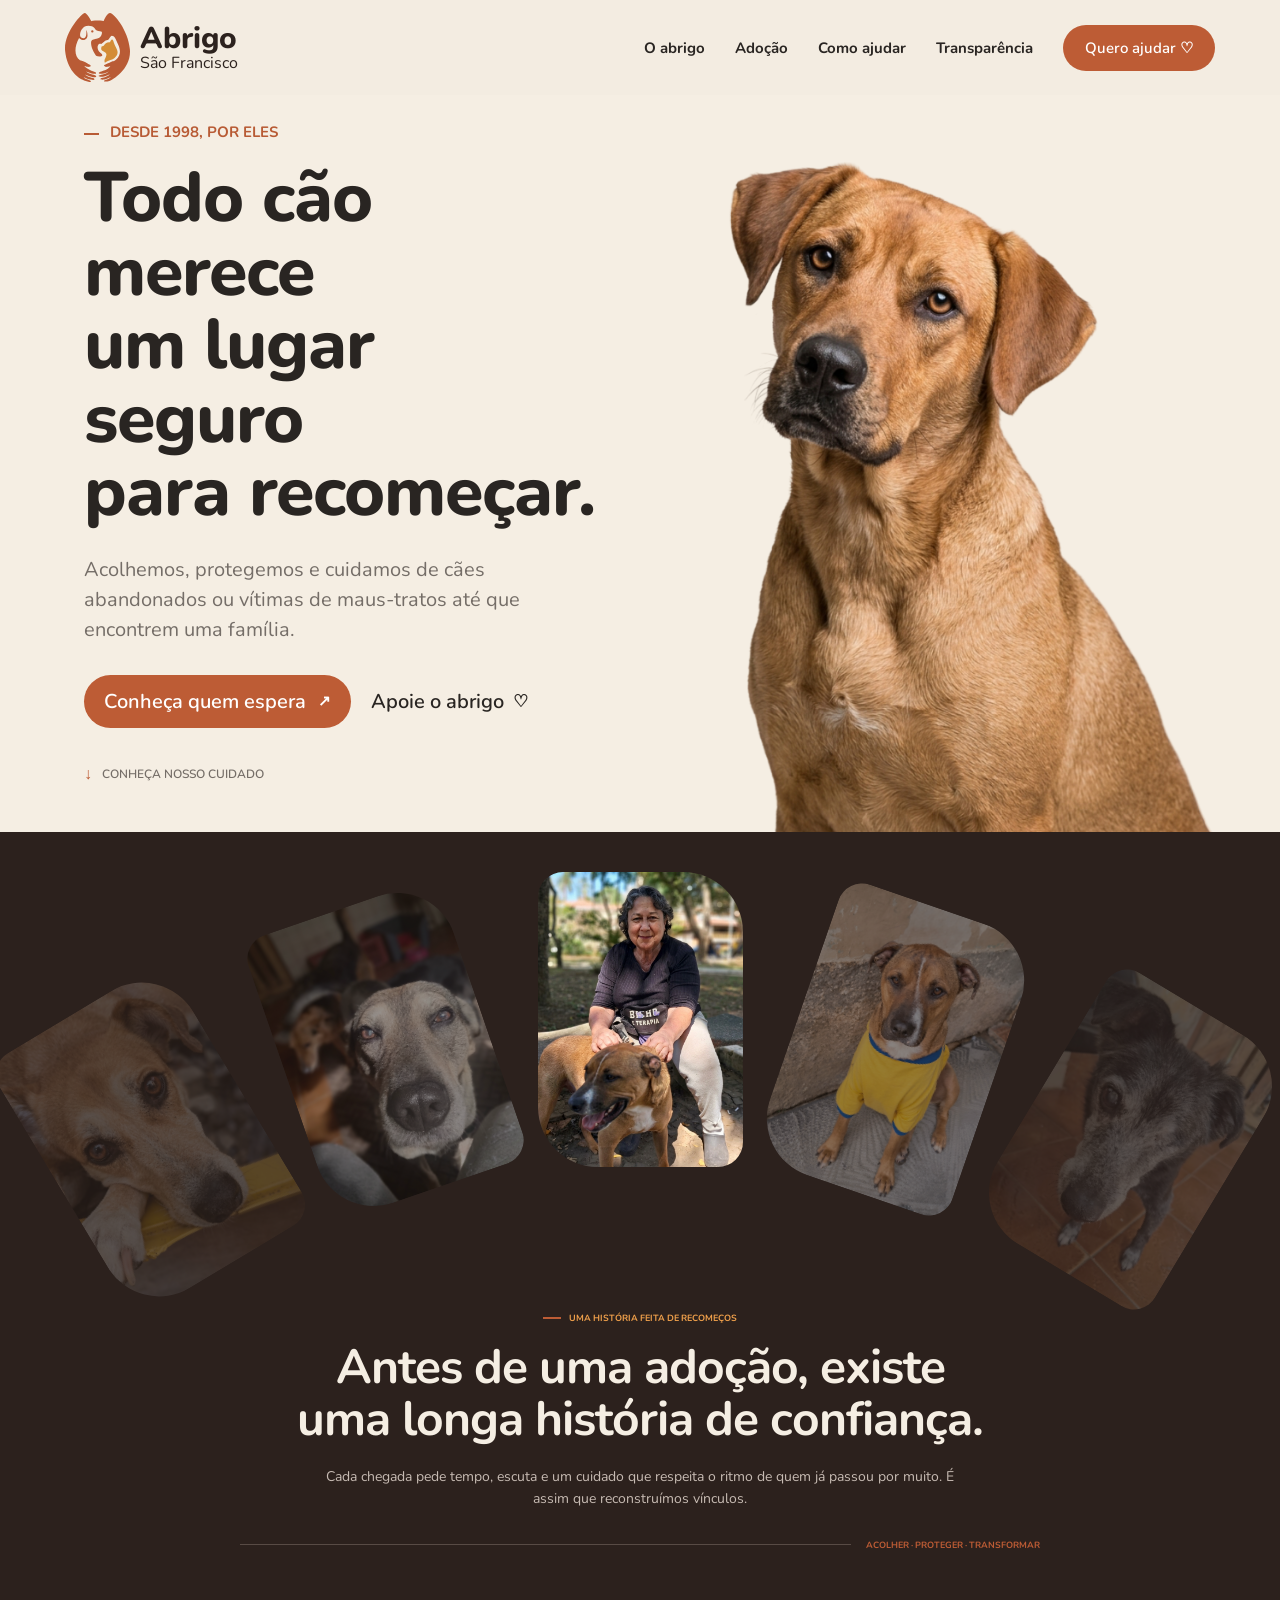
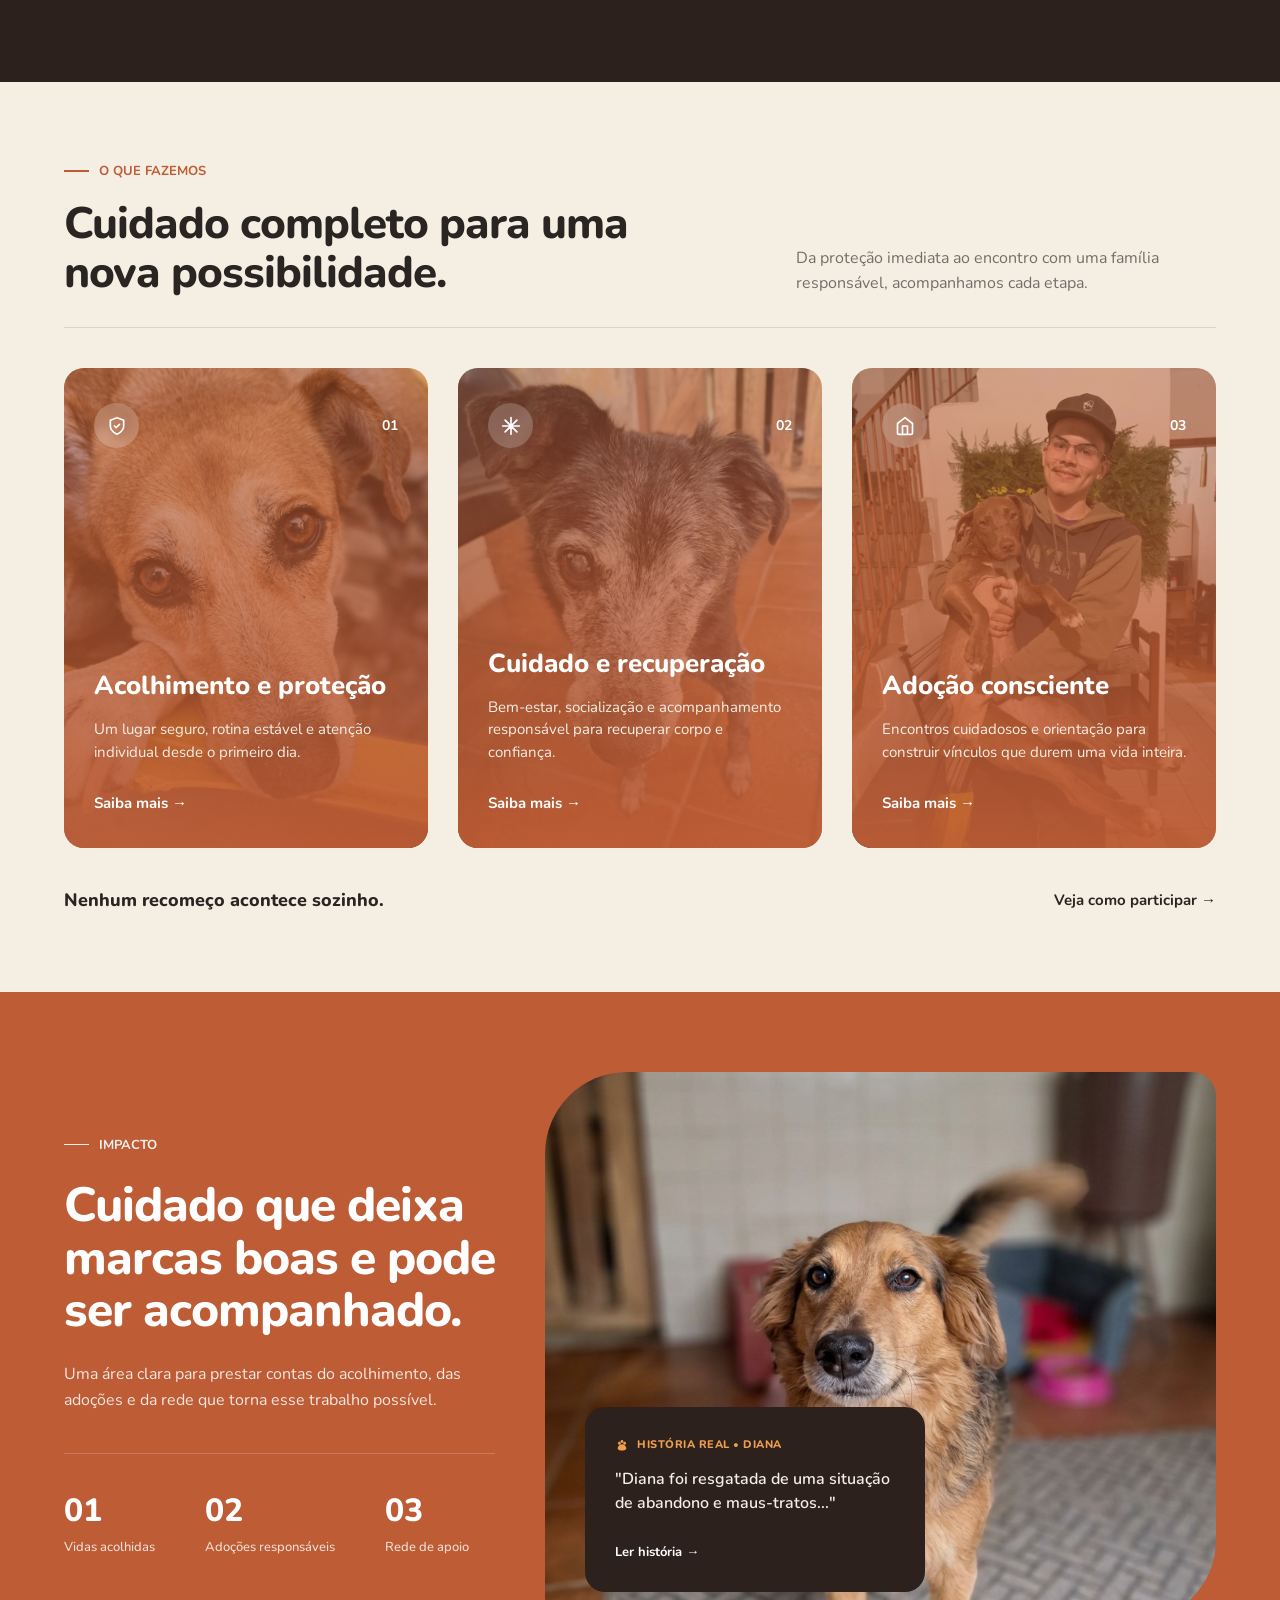
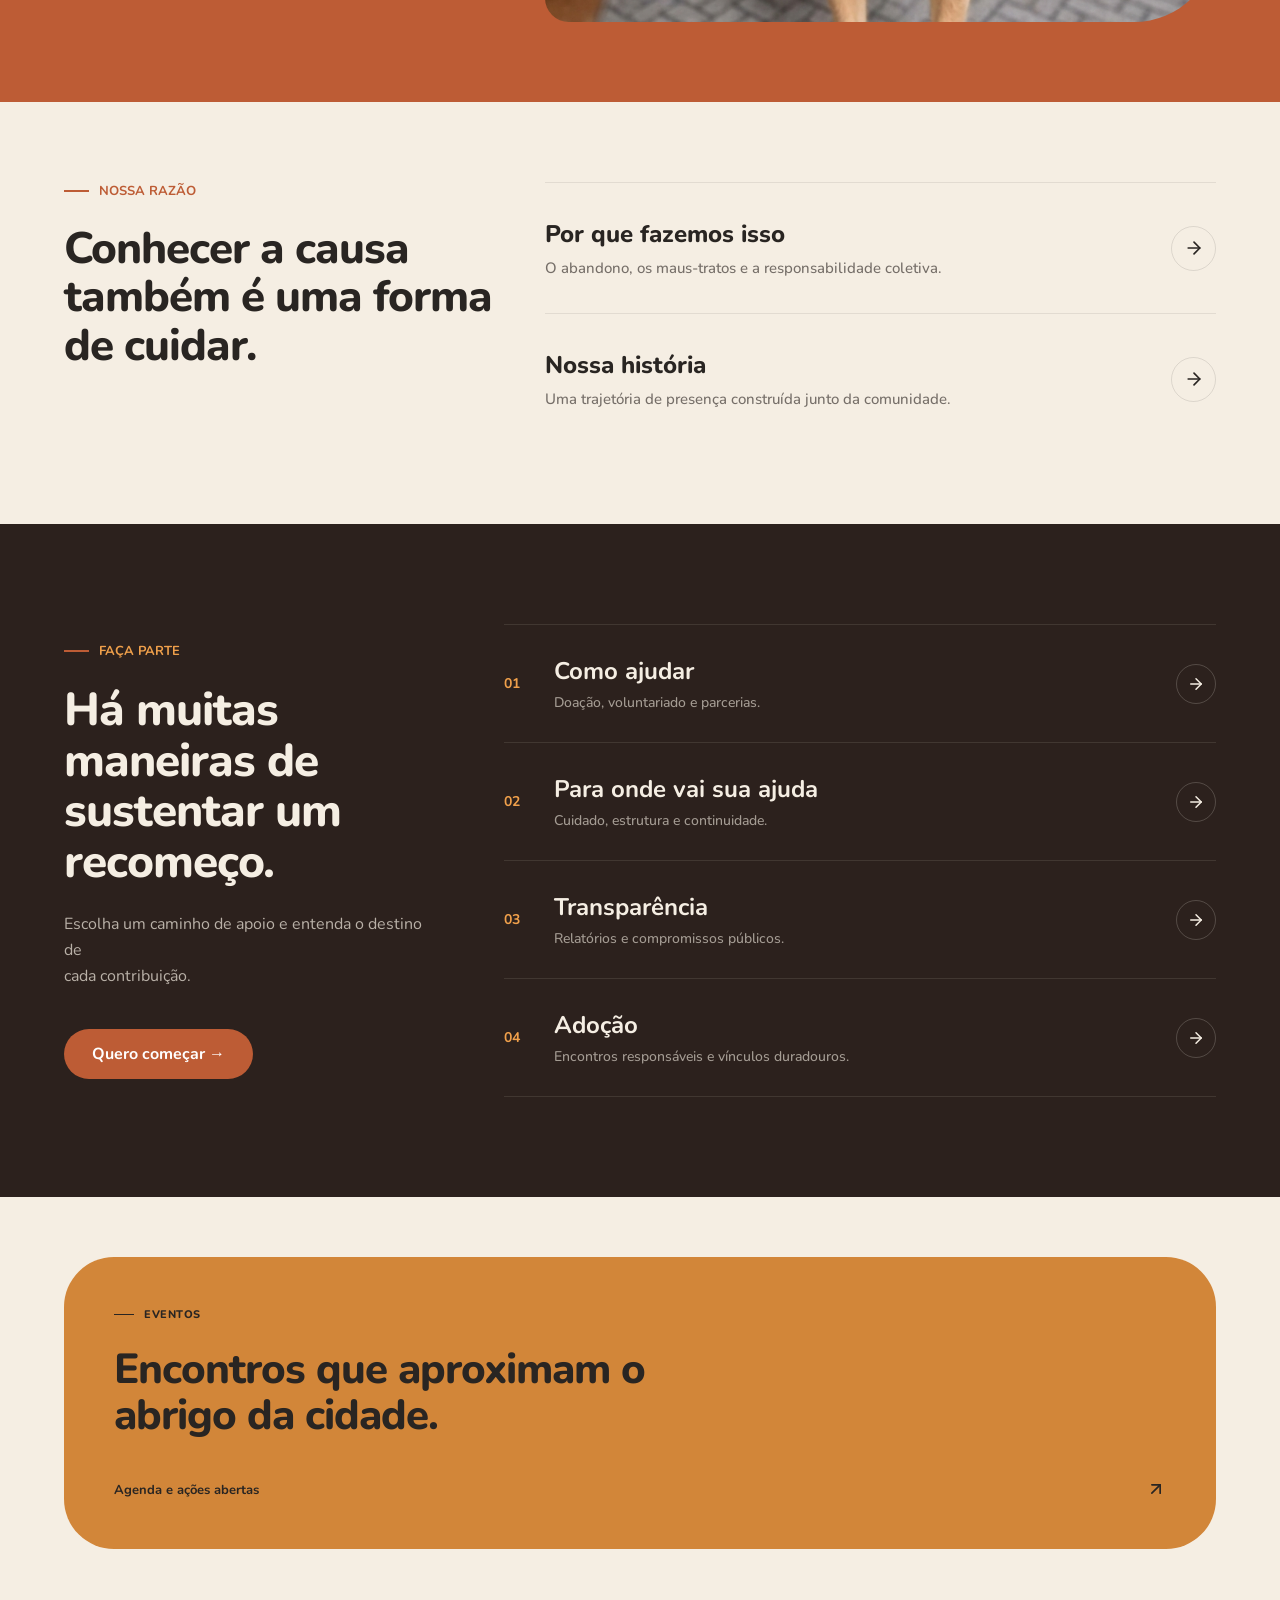
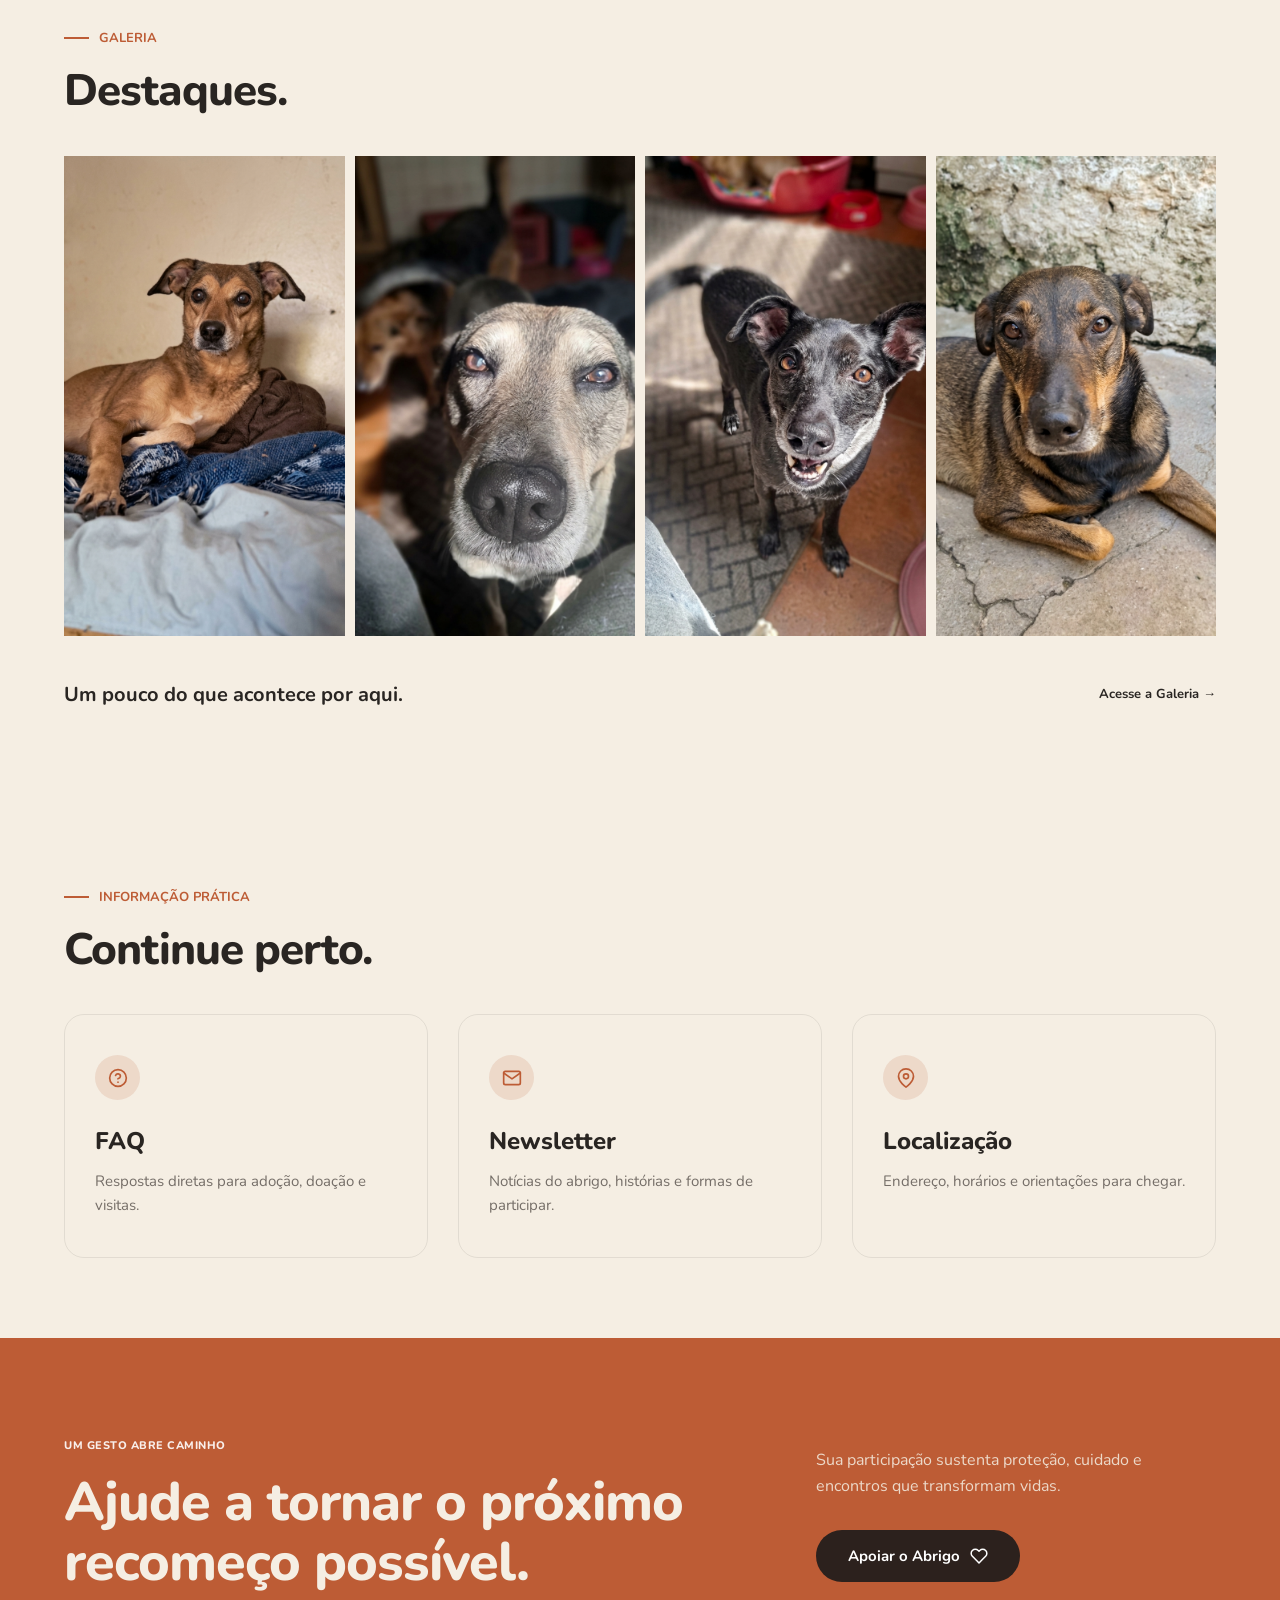
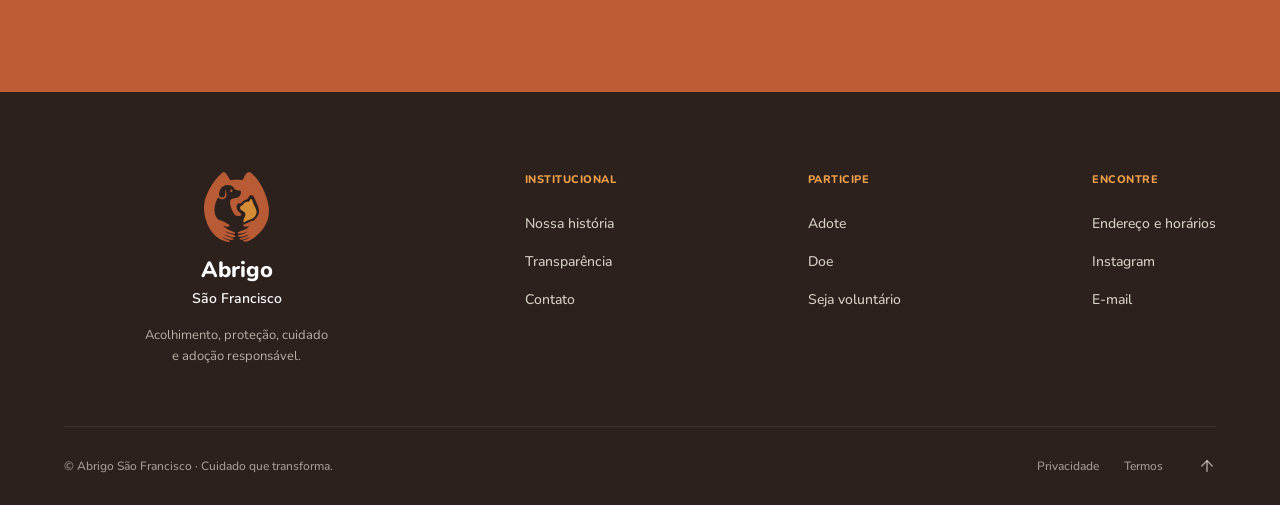
==== commit f1d3bfda: "página projetos e alterações" ====
--- a/index.html
+++ b/index.html
@@ -6,6 +6,7 @@
     <meta name="viewport" content="width=device-width, initial-scale=1.0">
 
     <link rel="stylesheet" href="style.css">
+    <script src="script.js"></script>
 
     <title>Abrigo São Francisco</title>
 
@@ -18,12 +19,12 @@
     <header class="nav-bar">
 
         <div class="logo-container">
-            <img src="imagens/logotipo_abrogoSF.svg" class="logotipo" alt="Logo do Abrigo São Francisco">
-
-            <p class="escritalogo">
-                <strong>Abrigo</strong>
-                <span>São Francisco</span>
-            </p>
+                <img src="imagens/logotipo_abrogoSF.svg" class="logotipo" alt="Logo do Abrigo São Francisco">
+
+                <p class="escritalogo">
+                    <strong>Abrigo</strong>
+                    <span>São Francisco</span>
+                </p>
         </div>
 
         <nav class="navegacao">
@@ -37,6 +38,53 @@
         </nav>
 
     </header>
+
+    <!-- ==========================================
+   MODAL "QUERO AJUDAR"
+=========================================== -->
+<div class="modal-overlay" id="modal-ajuda">
+    <div class="modal-conteudo">
+        
+        <!-- Botão de Fechar -->
+        <button class="modal-fechar" id="fechar-modal" aria-label="Fechar">
+            <svg width="24" height="24" viewBox="0 0 24 24" fill="none" stroke="currentColor" stroke-width="2" stroke-linecap="round" stroke-linejoin="round"><line x1="18" y1="6" x2="6" y2="18"></line><line x1="6" y1="6" x2="18" y2="18"></line></svg>
+        </button>
+
+        <div class="modal-cabecalho">
+            <div class="subtitulo-padrao subtitulo-laranja">
+                <span></span> FAÇA A DIFERENÇA
+            </div>
+            <h2>Como você gostaria de ajudar?</h2>
+            <p>Escolha uma das opções abaixo para ser direcionado à área correspondente.</p>
+        </div>
+        
+        <div class="modal-opcoes">
+            
+            <!-- Opção Voluntariado -->
+            <!-- Nota: Altere o 'href' para o link exato da sua secção de voluntariado -->
+            <a href="projects.html" class="modal-opcao-card">
+                <div class="icone-circulo-modal">
+                    <svg width="24" height="24" viewBox="0 0 24 24" fill="none" stroke="currentColor" stroke-width="2" stroke-linecap="round" stroke-linejoin="round"><path d="M17 21v-2a4 4 0 0 0-4-4H5a4 4 0 0 0-4 4v2"></path><circle cx="9" cy="7" r="4"></circle><path d="M23 21v-2a4 4 0 0 0-3-3.87"></path><path d="M16 3.13a4 4 0 0 1 0 7.75"></path></svg>
+                </div>
+                <h3>Ser Voluntário</h3>
+                <p>Doe seu tempo e habilidades para apoiar as nossas causas e atividades diárias.</p>
+                <span class="link-laranja-fino">Quero ser voluntário &rarr;</span>
+            </a>
+
+            <!-- Opção Doação -->
+            <!-- Nota: Altere o 'href' para o link exato da sua secção de doação -->
+            <a href="projects.html#doacoes" class="modal-opcao-card">
+                <div class="icone-circulo-modal">
+                    <svg width="24" height="24" viewBox="0 0 24 24" fill="none" stroke="currentColor" stroke-width="2" stroke-linecap="round" stroke-linejoin="round"><path d="M20.84 4.61a5.5 5.5 0 0 0-7.78 0L12 5.67l-1.06-1.06a5.5 5.5 0 0 0-7.78 7.78l1.06 1.06L12 21.23l7.78-7.78 1.06-1.06a5.5 5.5 0 0 0 0-7.78z"></path></svg>
+                </div>
+                <h3>Fazer uma Doação</h3>
+                <p>Contribua financeiramente para sustentar o abrigo e as campanhas ativas.</p>
+                <span class="link-laranja-fino">Quero doar &rarr;</span>
+            </a>
+
+        </div>
+    </div>
+</div>
 
     <main>
 
@@ -367,7 +415,189 @@
 
 </section>
 
+<!-- =========================
+   SECÇÃO EVENTOS
+========================= -->
+<section class="secao-eventos">
+    <div class="banner-eventos">
+        <div class="conteudo-banner">
+            <div class="subtitulo-banner">
+                <span></span> EVENTOS
+            </div>
+            <h2>Encontros que aproximam o abrigo da cidade.</h2>
+        </div>
+        
+        <a href="#" class="link-banner">
+            Agenda e ações abertas
+            <svg width="20" height="20" viewBox="0 0 24 24" fill="none" stroke="currentColor" stroke-width="2" stroke-linecap="round" stroke-linejoin="round"><line x1="7" y1="17" x2="17" y2="7"></line><polyline points="7 7 17 7 17 17"></polyline></svg>
+        </a>
+    </div>
+</section>
+
+<!-- =========================
+   SECÇÃO GALERIA
+========================= -->
+<section class="secao-galeria">
+    
+    <div class="header-galeria">
+        <div class="subtitulo-galeria">
+            <span></span> GALERIA
+        </div>
+        <h2>Destaques.</h2>
+    </div>
+
+    <!-- Grid de Fotos -->
+    <div class="grid-galeria">
+        <!-- Substitua os src pelos caminhos reais das suas imagens -->
+        <img src="imagens/foto cachorro deitado.jpeg" alt="Cão no abrigo" class="img-galeria">
+        <img src="imagens/foto 2 secao apoio.jpeg" alt="Cão focado" class="img-galeria">
+        <img src="imagens/foto cachorro sol.jpeg" alt="Cão preto a sorrir" class="img-galeria">
+        <img src="imagens/foto deitado chão.jpeg" alt="Cão deitado" class="img-galeria">
+    </div>
+
+    <!-- Rodapé da Galeria -->
+    <div class="rodape-galeria">
+        <p>Um pouco do que acontece por aqui.</p>
+        <a href="#" class="link-rodape-galeria">Acesse a Galeria &rarr;</a>
+    </div>
+
+</section>
+
+<!-- =========================
+   SECÇÃO INFORMAÇÃO PRÁTICA
+========================= -->
+<section class="secao-informacao">
+    
+    <div class="header-informacao">
+        <div class="subtitulo-informacao">
+            <span></span> INFORMAÇÃO PRÁTICA
+        </div>
+        <h2>Continue perto.</h2>
+    </div>
+
+    <div class="grid-informacao">
+        
+        <!-- Card FAQ -->
+        <div class="card-info">
+            <div class="icone-info">
+                <svg width="20" height="20" viewBox="0 0 24 24" fill="none" stroke="currentColor" stroke-width="2" stroke-linecap="round" stroke-linejoin="round"><circle cx="12" cy="12" r="10"></circle><path d="M9.09 9a3 3 0 0 1 5.83 1c0 2-3 3-3 3"></path><line x1="12" y1="17" x2="12.01" y2="17"></line></svg>
+            </div>
+            <h3>FAQ</h3>
+            <p>Respostas diretas para adoção, doação e visitas.</p>
+        </div>
+
+        <!-- Card Newsletter -->
+        <div class="card-info">
+            <div class="icone-info">
+                <svg width="20" height="20" viewBox="0 0 24 24" fill="none" stroke="currentColor" stroke-width="2" stroke-linecap="round" stroke-linejoin="round"><path d="M4 4h16c1.1 0 2 .9 2 2v12c0 1.1-.9 2-2 2H4c-1.1 0-2-.9-2-2V6c0-1.1.9-2 2-2z"></path><polyline points="22,6 12,13 2,6"></polyline></svg>
+            </div>
+            <h3>Newsletter</h3>
+            <p>Notícias do abrigo, histórias e formas de participar.</p>
+        </div>
+
+        <!-- Card Localização -->
+        <div class="card-info">
+            <div class="icone-info">
+                <svg width="20" height="20" viewBox="0 0 24 24" fill="none" stroke="currentColor" stroke-width="2" stroke-linecap="round" stroke-linejoin="round"><path d="M21 10c0 7-9 13-9 13s-9-6-9-13a9 9 0 0 1 18 0z"></path><circle cx="12" cy="10" r="3"></circle></svg>
+            </div>
+            <h3>Localização</h3>
+            <p>Endereço, horários e orientações para chegar.</p>
+        </div>
+
+    </div>
+
+</section>
+
+
+<!-- =========================
+   SECÇÃO CALL TO ACTION (CTA)
+========================= -->
+<section class="secao-cta">
+    
+    <div class="cta-esq">
+        <div class="subtitulo-cta">
+            UM GESTO ABRE CAMINHO
+        </div>
+        <h2>Ajude a tornar o próximo recomeço possível.</h2>
+    </div>
+
+    <div class="cta-dir">
+        <p>Sua participação sustenta proteção, cuidado e encontros que transformam vidas.</p>
+        <a href="#" class="btn-apoiar">
+            Apoiar o Abrigo
+            <svg width="18" height="18" viewBox="0 0 24 24" fill="none" stroke="currentColor" stroke-width="2" stroke-linecap="round" stroke-linejoin="round"><path d="M20.84 4.61a5.5 5.5 0 0 0-7.78 0L12 5.67l-1.06-1.06a5.5 5.5 0 0 0-7.78 7.78l1.06 1.06L12 21.23l7.78-7.78 1.06-1.06a5.5 5.5 0 0 0 0-7.78z"></path></svg>
+        </a>
+    </div>
+
+</section>
 </main>
+
+<!-- =========================
+   RODAPÉ (FOOTER)
+========================= -->
+<footer class="rodape-site">
+    <div class="conteudo-rodape">
+        
+        <!-- Coluna da Marca (Esquerda) -->
+        <div class="coluna-marca">
+            <div class="logo-rodape">
+                <!-- Substitua pelo SVG ou tag <img> com o logótipo real -->
+                <img src="imagens/logotipo_abrogoSF.svg" class="logotipo" alt="Logo do Abrigo São Francisco">
+            </div>
+            <h3>Abrigo<br><span>São Francisco</span></h3>
+            <p>Acolhimento, proteção, cuidado<br>e adoção responsável.</p>
+        </div>
+
+        <!-- Colunas de Links (Direita) -->
+        <div class="colunas-links">
+            
+            <div class="coluna-nav">
+                <h4>INSTITUCIONAL</h4>
+                <ul>
+                    <li><a href="#">Nossa história</a></li>
+                    <li><a href="#">Transparência</a></li>
+                    <li><a href="#">Contato</a></li>
+                </ul>
+            </div>
+
+            <div class="coluna-nav">
+                <h4>PARTICIPE</h4>
+                <ul>
+                    <li><a href="#">Adote</a></li>
+                    <li><a href="#">Doe</a></li>
+                    <li><a href="projects.html">Seja voluntário</a></li>
+                </ul>
+            </div>
+
+            <div class="coluna-nav">
+                <h4>ENCONTRE</h4>
+                <ul>
+                    <li><a href="#">Endereço e horários</a></li>
+                    <li><a href="#">Instagram</a></li>
+                    <li><a href="#">E-mail</a></li>
+                </ul>
+            </div>
+
+        </div>
+    </div>
+
+    <!-- Linha Divisória -->
+    <div class="linha-divisoria-rodape"></div>
+
+    <!-- Rodapé Inferior -->
+    <div class="rodape-inferior">
+        <p>&copy; Abrigo São Francisco &middot; Cuidado que transforma.</p>
+        
+        <div class="links-inferiores">
+            <a href="#">Privacidade</a>
+            <a href="#">Termos</a>
+            <!-- Botão de Voltar ao Topo -->
+            <a href="#" class="btn-voltar-topo" aria-label="Voltar ao topo">
+                <svg width="18" height="18" viewBox="0 0 24 24" fill="none" stroke="currentColor" stroke-width="2" stroke-linecap="round" stroke-linejoin="round"><line x1="12" y1="19" x2="12" y2="5"></line><polyline points="5 12 12 5 19 12"></polyline></svg>
+            </a>
+        </div>
+    </div>
+</footer>
+
 </body>
-
 </html>
--- a/style.css
+++ b/style.css
@@ -1275,4 +1275,791 @@
     .cont-parte-dir {
         width: 100%;
     }
+}
+
+/* =========================
+   SECÇÃO EVENTOS
+========================= */
+
+.secao-eventos {
+    width: 100%;
+    padding: 60px 5% 20px; /* Padding superior ajustado para o espaçamento */
+    
+    background-color: #f5eee3; /* Fundo base da página */
+}
+
+.banner-eventos {
+    width: 100%;
+    padding: 50px;
+    
+    /* Tom mostarda/laranja escuro baseado no design */
+    background-color: #d28639; 
+    border-radius: 50px;
+    
+    display: flex;
+    flex-direction: column;
+    justify-content: space-between;
+    
+    min-height: 280px;
+}
+
+.subtitulo-banner {
+    display: flex;
+    align-items: center;
+    gap: 10px;
+    margin-bottom: 25px;
+
+    color: #292522;
+
+    font-size: 11px;
+    font-weight: 800;
+    text-transform: uppercase;
+    letter-spacing: 0.5px;
+}
+
+.subtitulo-banner span {
+    width: 20px;
+    height: 1px;
+    
+    background-color: #292522;
+}
+
+.conteudo-banner h2 {
+    max-width: 650px;
+
+    color: #292522;
+
+    font-size: 42px;
+    font-weight: 800;
+    line-height: 1.1;
+    letter-spacing: -1px;
+}
+
+.link-banner {
+    display: flex;
+    justify-content: space-between;
+    align-items: flex-end;
+    
+    margin-top: 40px;
+
+    color: #292522;
+    text-decoration: none;
+
+    font-size: 13px;
+    font-weight: 700;
+    
+    transition: opacity 0.3s ease;
+}
+
+.link-banner:hover {
+    opacity: 0.7;
+}
+
+
+/* =========================
+   SECÇÃO GALERIA
+========================= */
+
+.secao-galeria {
+    width: 100%;
+    padding: 60px 5% 100px; /* Margem inferior mais ampla */
+    
+    background-color: #f5eee3;
+}
+
+.header-galeria {
+    margin-bottom: 40px;
+}
+
+.subtitulo-galeria {
+    display: flex;
+    align-items: center;
+    gap: 10px;
+    margin-bottom: 20px;
+
+    color: #bd5c35; /* Laranja da paleta principal */
+
+    font-size: 13px;
+    font-weight: 700;
+    text-transform: uppercase;
+}
+
+.subtitulo-galeria span {
+    width: 25px;
+    height: 2px;
+    
+    background-color: #bd5c35;
+}
+
+.header-galeria h2 {
+    color: #292522;
+
+    font-size: 44px;
+    font-weight: 800;
+    line-height: 1.1;
+    letter-spacing: -1px;
+}
+
+
+/* =========================
+   GRID DE FOTOS
+========================= */
+
+.grid-galeria {
+    display: grid;
+    grid-template-columns: repeat(4, 1fr);
+    gap: 10px; /* Espaço estreito entre as imagens */
+    
+    margin-bottom: 45px;
+}
+
+.img-galeria {
+    width: 100%;
+    height: 480px; /* Imagens em formato retrato (verticais) */
+    
+    object-fit: cover;
+}
+
+
+/* =========================
+   RODAPÉ DA GALERIA
+========================= */
+
+.rodape-galeria {
+    display: flex;
+    justify-content: space-between;
+    align-items: center;
+}
+
+.rodape-galeria p {
+    color: #292522;
+
+    font-size: 20px;
+    font-weight: 700;
+}
+
+.link-rodape-galeria {
+    display: flex;
+    align-items: center;
+    gap: 8px;
+
+    color: #292522;
+    text-decoration: none;
+
+    font-size: 13px;
+    font-weight: 700;
+    
+    transition: color 0.3s ease;
+}
+
+.link-rodape-galeria:hover {
+    color: #bd5c35;
+}
+
+
+/* =========================
+   RESPONSIVIDADE BÁSICA
+========================= */
+
+@media (max-width: 950px) {
+    .grid-galeria {
+        grid-template-columns: repeat(2, 1fr);
+        gap: 15px;
+    }
+    
+    .img-galeria {
+        height: 350px;
+    }
+    
+    .rodape-galeria {
+        flex-direction: column;
+        align-items: flex-start;
+        gap: 20px;
+    }
+}
+
+@media (max-width: 600px) {
+    .grid-galeria {
+        grid-template-columns: 1fr;
+    }
+}
+
+/* =========================
+   SECÇÃO INFORMAÇÃO PRÁTICA
+========================= */
+
+.secao-informacao {
+    width: 100%;
+    padding: 80px 5%;
+
+    background-color: #f5eee3;
+}
+
+.header-informacao {
+    margin-bottom: 40px;
+}
+
+.subtitulo-informacao {
+    display: flex;
+    align-items: center;
+    gap: 10px;
+    margin-bottom: 20px;
+
+    color: #bd5c35;
+
+    font-size: 13px;
+    font-weight: 700;
+    text-transform: uppercase;
+}
+
+.subtitulo-informacao span {
+    width: 25px;
+    height: 2px;
+
+    background-color: #bd5c35;
+}
+
+.header-informacao h2 {
+    color: #292522;
+
+    font-size: 44px;
+    font-weight: 800;
+    line-height: 1.1;
+    letter-spacing: -1px;
+}
+
+
+/* =========================
+   GRID DE CARDS (INFORMAÇÃO)
+========================= */
+
+.grid-informacao {
+    display: grid;
+    grid-template-columns: repeat(3, 1fr);
+    gap: 30px;
+}
+
+.card-info {
+    padding: 40px 30px;
+
+    border: 1px solid rgba(0, 0, 0, 0.08);
+    border-radius: 20px;
+
+    background-color: transparent;
+    
+    transition: transform 0.3s ease, box-shadow 0.3s ease;
+}
+
+.card-info:hover {
+    transform: translateY(-5px);
+    box-shadow: 0 10px 30px rgba(0, 0, 0, 0.05);
+    background-color: #ffffff;
+}
+
+.icone-info {
+    width: 45px;
+    height: 45px;
+
+    margin-bottom: 25px;
+
+    border-radius: 50%;
+    background-color: rgba(189, 92, 53, 0.15);
+    
+    display: flex;
+    align-items: center;
+    justify-content: center;
+
+    color: #bd5c35;
+}
+
+.card-info h3 {
+    margin-bottom: 12px;
+
+    color: #292522;
+
+    font-size: 24px;
+    font-weight: 800;
+}
+
+.card-info p {
+    color: #756e68;
+
+    font-size: 15px;
+    line-height: 1.6;
+}
+
+
+/* =========================
+   SECÇÃO CALL TO ACTION (CTA)
+========================= */
+
+.secao-cta {
+    width: 100%;
+    padding: 100px 5%;
+
+    background-color: #bd5c35;
+
+    display: flex;
+    justify-content: space-between;
+    align-items: center;
+    gap: 60px;
+}
+
+.cta-esq {
+    width: 55%;
+}
+
+.subtitulo-cta {
+    margin-bottom: 20px;
+
+    color: rgba(255, 255, 255, 0.9);
+
+    font-size: 11px;
+    font-weight: 800;
+    text-transform: uppercase;
+    letter-spacing: 0.5px;
+}
+
+.cta-esq h2 {
+    color: #f5eee3;
+
+    font-size: 54px;
+    font-weight: 800;
+    line-height: 1.1;
+    letter-spacing: -1px;
+}
+
+.cta-dir {
+    width: 40%;
+    max-width: 400px;
+    
+    display: flex;
+    flex-direction: column;
+    align-items: flex-start;
+}
+
+.cta-dir p {
+    margin-bottom: 30px;
+
+    color: rgba(245, 238, 227, 0.85);
+
+    font-size: 16px;
+    line-height: 1.6;
+}
+
+.btn-apoiar {
+    display: inline-flex;
+    align-items: center;
+    gap: 10px;
+
+    padding: 16px 32px;
+
+    background-color: #2c211d; /* Castanho escuro */
+    color: #ffffff;
+    
+    border-radius: 40px;
+
+    text-decoration: none;
+    font-size: 15px;
+    font-weight: 700;
+
+    transition: background-color 0.3s ease, transform 0.3s ease;
+}
+
+.btn-apoiar:hover {
+    background-color: #1a1311;
+    transform: translateY(-2px);
+}
+
+
+/* =========================
+   RESPONSIVIDADE BÁSICA
+========================= */
+
+@media (max-width: 950px) {
+    .grid-informacao {
+        grid-template-columns: 1fr;
+        gap: 20px;
+    }
+    
+    .secao-cta {
+        flex-direction: column;
+        align-items: flex-start;
+        gap: 40px;
+        padding: 60px 5%;
+    }
+    
+    .cta-esq, .cta-dir {
+        width: 100%;
+        max-width: 100%;
+    }
+    
+    .cta-esq h2 {
+        font-size: 40px;
+    }
+}
+
+/* =========================
+   RODAPÉ (FOOTER)
+========================= */
+
+.rodape-site {
+    width: 100%;
+    padding: 80px 5% 30px;
+    
+    background-color: #2c211d;
+    color: #f5eee3;
+}
+
+.conteudo-rodape {
+    display: flex;
+    justify-content: space-between;
+    align-items: flex-start;
+    gap: 40px;
+}
+
+
+/* =========================
+   COLUNA DA MARCA / LOGO
+========================= */
+
+.coluna-marca {
+    width: 30%;
+    
+    display: flex;
+    flex-direction: column;
+    align-items: center;
+    text-align: center;
+}
+
+.logo-rodape {
+    margin-bottom: 15px;
+}
+
+.coluna-marca h3 {
+    margin-bottom: 15px;
+    
+    color: #ffffff;
+    
+    font-size: 22px;
+    font-weight: 800;
+    line-height: 1.2;
+}
+
+.coluna-marca h3 span {
+    font-size: 14px;
+    font-weight: 600;
+}
+
+.coluna-marca p {
+    color: rgba(245, 238, 227, 0.7);
+    
+    font-size: 13px;
+    line-height: 1.6;
+}
+
+
+/* =========================
+   COLUNAS DE LINKS DE NAVEGAÇÃO
+========================= */
+
+.colunas-links {
+    width: 60%;
+    
+    display: flex;
+    justify-content: space-between;
+    gap: 30px;
+}
+
+.coluna-nav h4 {
+    margin-bottom: 25px;
+    
+    color: #f0a04b; /* Laranja da paleta principal */
+    
+    font-size: 11px;
+    font-weight: 800;
+    text-transform: uppercase;
+    letter-spacing: 0.5px;
+}
+
+.coluna-nav ul {
+    list-style: none;
+    padding: 0;
+    margin: 0;
+}
+
+.coluna-nav li {
+    margin-bottom: 16px;
+}
+
+.coluna-nav a {
+    color: rgba(245, 238, 227, 0.85);
+    text-decoration: none;
+    
+    font-size: 14px;
+    font-weight: 500;
+    
+    transition: color 0.3s ease;
+}
+
+.coluna-nav a:hover {
+    color: #f0a04b;
+}
+
+
+/* =========================
+   DIVISÓRIA E RODAPÉ INFERIOR
+========================= */
+
+.linha-divisoria-rodape {
+    width: 100%;
+    height: 1px;
+    
+    margin: 60px 0 30px;
+    
+    background-color: rgba(245, 238, 227, 0.08); /* Linha subtil */
+}
+
+.rodape-inferior {
+    display: flex;
+    justify-content: space-between;
+    align-items: center;
+}
+
+.rodape-inferior p {
+    color: rgba(245, 238, 227, 0.6);
+    
+    font-size: 12px;
+    font-weight: 500;
+}
+
+.links-inferiores {
+    display: flex;
+    align-items: center;
+    gap: 25px;
+}
+
+.links-inferiores a {
+    color: rgba(245, 238, 227, 0.6);
+    text-decoration: none;
+    
+    font-size: 12px;
+    font-weight: 500;
+    
+    transition: color 0.3s ease;
+}
+
+.links-inferiores a:hover {
+    color: #ffffff;
+}
+
+.btn-voltar-topo {
+    display: flex;
+    align-items: center;
+    justify-content: center;
+    
+    margin-left: 10px;
+    
+    color: rgba(245, 238, 227, 0.8);
+}
+
+/* ==========================================================================
+   MODAL "QUERO AJUDAR"
+========================================================================== */
+.modal-overlay {
+    position: fixed;
+    top: 0;
+    left: 0;
+    width: 100%;
+    height: 100%;
+    background-color: rgba(44, 33, 29, 0.85); /* Fundo castanho escuro translúcido */
+    z-index: 9999;
+    
+    display: flex;
+    align-items: center;
+    justify-content: center;
+    
+    /* Escondido por padrão com animação */
+    opacity: 0;
+    visibility: hidden;
+    transition: opacity 0.3s ease, visibility 0.3s ease;
+}
+
+/* Classe que será adicionada pelo JS para mostrar o modal */
+.modal-overlay.mostrar {
+    opacity: 1;
+    visibility: visible;
+}
+
+.modal-conteudo {
+    position: relative;
+    background-color: #f5eee3; /* Cor creme padrão */
+    width: 90%;
+    max-width: 850px;
+    border-radius: 30px;
+    padding: 60px 50px;
+    box-shadow: 0 20px 50px rgba(0, 0, 0, 0.2);
+    
+    /* Efeito de zoom ao abrir */
+    transform: scale(0.95);
+    transition: transform 0.3s ease;
+}
+
+.modal-overlay.mostrar .modal-conteudo {
+    transform: scale(1);
+}
+
+.modal-fechar {
+    position: absolute;
+    top: 30px;
+    right: 30px;
+    background: none;
+    border: none;
+    color: #292522;
+    cursor: pointer;
+    padding: 5px;
+    border-radius: 50%;
+    transition: background-color 0.2s ease, color 0.2s ease;
+}
+
+.modal-fechar:hover {
+    background-color: #bd5c35;
+    color: #ffffff;
+}
+
+.modal-cabecalho {
+    text-align: center;
+    margin-bottom: 40px;
+    display: flex;
+    flex-direction: column;
+    align-items: center;
+}
+
+.modal-cabecalho h2 {
+    color: #292522;
+    font-size: 38px;
+    font-weight: 800;
+    letter-spacing: -1px;
+    margin-bottom: 15px;
+}
+
+.modal-cabecalho p {
+    color: #756e68;
+    font-size: 16px;
+    max-width: 500px;
+    margin: 0;
+}
+
+.modal-opcoes {
+    display: grid;
+    grid-template-columns: 1fr 1fr;
+    gap: 30px;
+}
+
+.modal-opcao-card {
+    background-color: #ffffff;
+    padding: 40px;
+    border-radius: 20px;
+    border: 1px solid rgba(0,0,0,0.05);
+    text-decoration: none;
+    color: #292522;
+    
+    display: flex;
+    flex-direction: column;
+    align-items: flex-start;
+    
+    transition: transform 0.3s ease, box-shadow 0.3s ease;
+}
+
+.modal-opcao-card:hover {
+    transform: translateY(-5px);
+    box-shadow: 0 15px 35px rgba(0, 0, 0, 0.08);
+}
+
+.icone-circulo-modal {
+    width: 60px;
+    height: 60px;
+    border-radius: 50%;
+    background-color: #f5eee3;
+    color: #bd5c35;
+    display: flex;
+    align-items: center;
+    justify-content: center;
+    margin-bottom: 25px;
+    transition: background-color 0.3s ease, color 0.3s ease;
+}
+
+.modal-opcao-card:hover .icone-circulo-modal {
+    background-color: #bd5c35;
+    color: #ffffff;
+}
+
+.modal-opcao-card h3 {
+    font-size: 24px;
+    font-weight: 800;
+    margin-bottom: 10px;
+}
+
+.modal-opcao-card p {
+    color: #756e68;
+    font-size: 15px;
+    margin-bottom: 25px;
+    flex-grow: 1;
+}
+
+/* Responsividade do Modal */
+@media (max-width: 768px) {
+    .modal-opcoes {
+        grid-template-columns: 1fr;
+    }
+    
+    .modal-conteudo {
+        padding: 40px 30px;
+        max-height: 90vh;
+        overflow-y: auto;
+    }
+    
+    .modal-cabecalho h2 {
+        font-size: 28px;
+    }
+}
+
+/* =========================
+   RESPONSIVIDADE BÁSICA
+========================= */
+
+@media (max-width: 900px) {
+    .conteudo-rodape {
+        flex-direction: column;
+        align-items: center;
+        gap: 50px;
+    }
+
+    .coluna-marca {
+        width: 100%;
+    }
+
+    .colunas-links {
+        width: 100%;
+        flex-wrap: wrap;
+        justify-content: space-between;
+    }
+
+    .coluna-nav {
+        width: 45%;
+        margin-bottom: 20px;
+    }
+
+    .rodape-inferior {
+        flex-direction: column;
+        gap: 20px;
+        text-align: center;
+    }
+}
+
+@media (max-width: 500px) {
+    .coluna-nav {
+        width: 100%;
+        text-align: center;
+    }
 }
